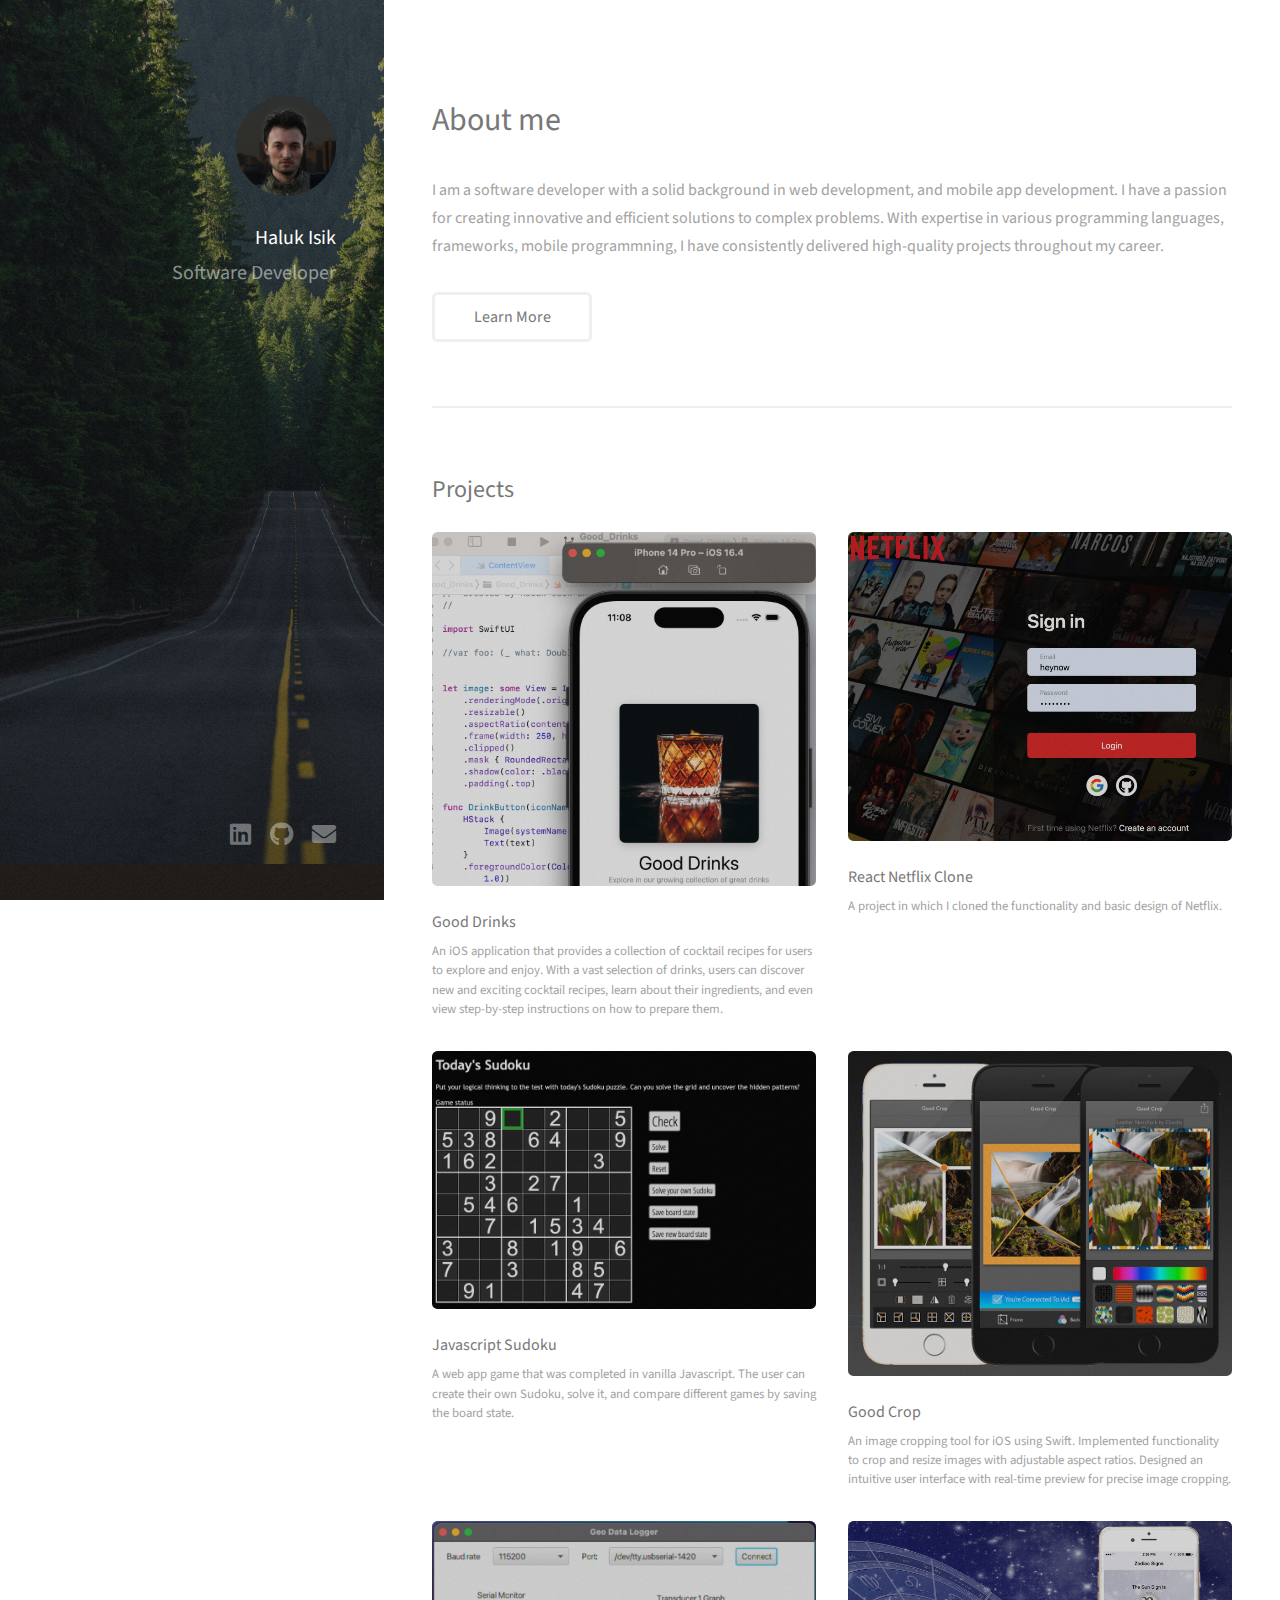
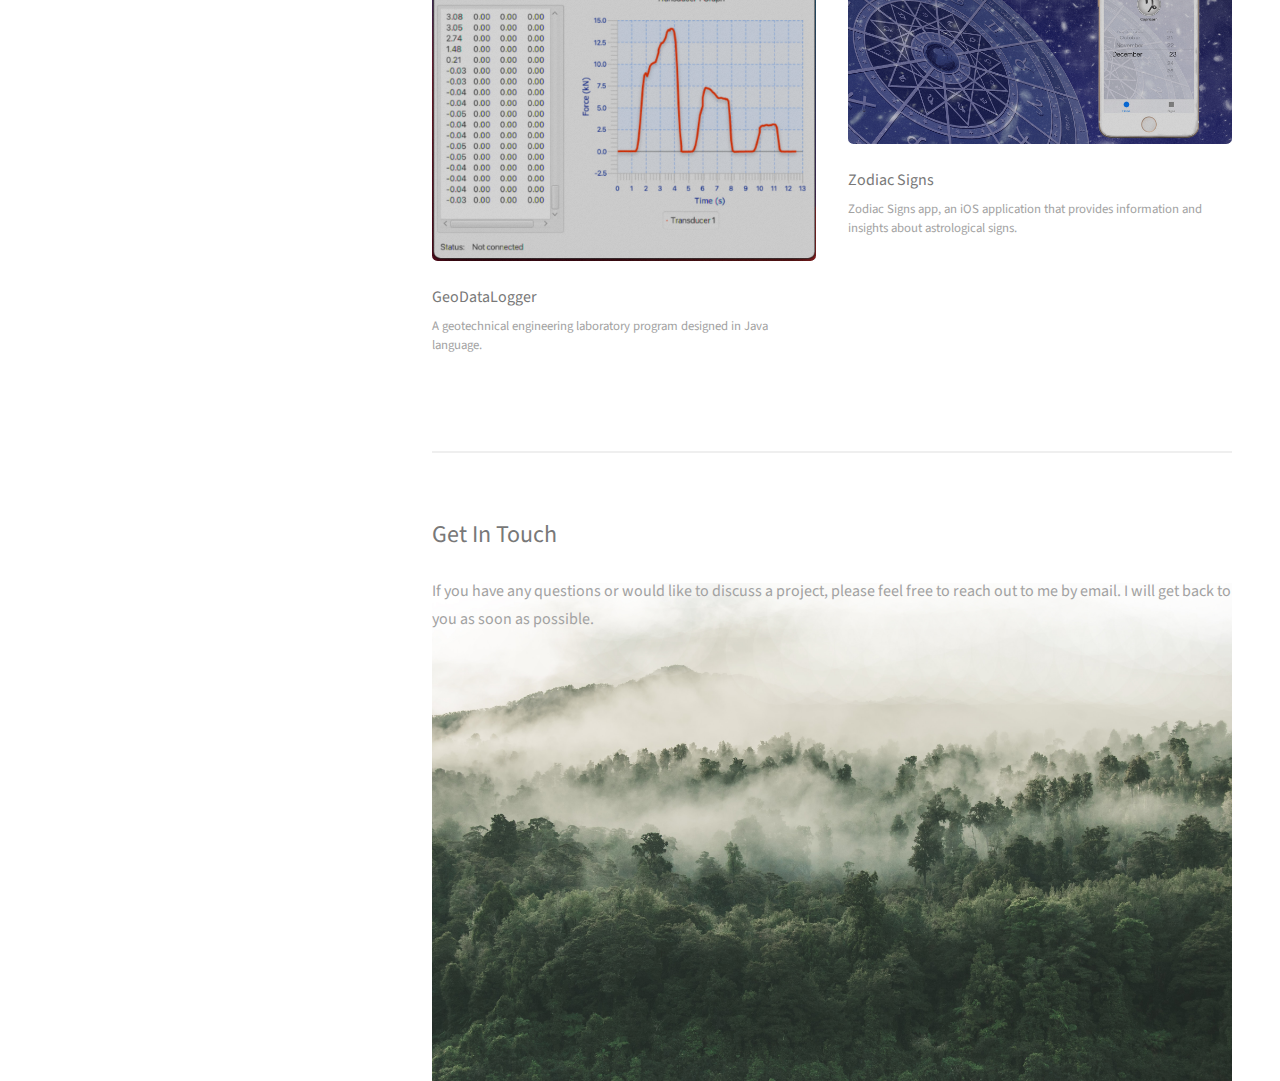
==== index.html @ b217aed7 "Add files via upload" ====
<!DOCTYPE HTML>
<!-- <link href="https://unpkg.com/tailwindcss@^1.0/dist/tailwind.min.css" rel="stylesheet"> -->
<html>
	<head>
		<title>Haluk Isik Portfolio</title>
		<meta charset="utf-8" />
		<meta name="viewport" content="width=device-width, initial-scale=1, user-scalable=no" />
		<link rel="stylesheet" href="assets/css/main.css" />
	</head>
	<body class="is-preload">
		<script>
			$(document).ready(function() {
			// Adjust popup height dynamically
			function adjustPopupHeight() {
				var $popupContent = $('.poptrox-popup .caption');
				var popupContentHeight = $popupContent.outerHeight();
				var maxHeight = 800; // Set the maximum height here
				console.log('popupContentHeight = ' + popupContentHeight);
				console.log('maxHeight = ' + maxHeight);

				if (popupContentHeight > maxHeight) {
				$popupContent.css('max-height', maxHeight + 'px');
				}
			}

			// Call the function when the popup opens
			$('.poptrox-popup').on('poptrox_open', function() {
				adjustPopupHeight();
			});
			});
		</script>
		<!-- <script type="text/javascript">
			$(document).ready(function() {
	$('.image').click(function() {
		$(this).find('.additional-text').toggle(); // Toggle the visibility of the additional text
	});
});
		</script> -->

		<!-- Header -->
			<header id="header">
				<div class="inner">
					<a href="index.html" class="image avatar"><img src="images/avatar.jpg" alt="" /></a>
					<h1><strong>Haluk Isik</strong></h1>
					<h1>Software Developer</h1>
				</div>
			</header>

		<!-- Main -->
			<div id="main">

				<!-- One -->
					<section id="one">
						<header class="major">
							<h2>About me</h2>
						</header>
						<p>I am a software developer with a solid background in web development, and mobile app development. I have a passion for creating innovative and efficient solutions to complex problems. With expertise in various programming languages, frameworks, mobile programmning, I have consistently delivered high-quality projects throughout my career.</p>
						<ul class="actions">
							<li><a href="aboutme.html" class="button">Learn More</a></li>
						</ul>
					</section>

				<!-- Two -->
					<section id="two">
						<h2>Projects</h2>
						<div class="row">
							<article class="col-6 col-12-xsmall work-item">
								<a href="images/fulls/Good-Drinks-iOS.jpg" class="image fit thumb"><img src="images/thumbs/Good-Drinks-iOS-thumb.jpg" alt="" /></a>
								<h4 style="line-height: 1em; display:none; padding-right: 10px;">
									<div class="flex-container">
										<h2 style="text-align: left; width: 80%;">Good Drinks</h2>
										<p style="width:20%;" class="right-aligned">Scroll to see more</p>
										<p class="icon solid fa-angles-down"></p>
									</div>
									<p>Explore a diverse selection of cocktail recipes, accompanied by detailed ingredient lists and instructions. Easily search for drinks by name or ingredients, and save your favorites for quick access. Share exciting drink recipes with friends via social media and messaging apps.</p>

									<br />
									<strong>Technologies Used</strong><br />
									<ul style="text-align: left;">
										<li><strong>Swift:</strong> The primary programming language for developing the iOS application.</li>
										<li><strong>Xcode:</strong> The integrated development environment (IDE) used for building and testing the app.</li>
										<li><strong>REST API:</strong> The app interacts with a backend API to fetch and retrieve drink data.</li>
										<li><strong>SDWebImage:</strong> A powerful image loading and caching library used for displaying drink images.</li>
										<li><strong>UITableView:</strong> Used to display a list of drinks in a scrollable and efficient manner.</li>
										<li><strong>Core Data:</strong> Stores user's favorite drinks for offline access.</li>
									</ul>
									  
								</h4>
								<h3>Good Drinks</h3>
								<p>An iOS application that provides a collection of cocktail recipes for users to explore and enjoy. With a vast selection of drinks, users can discover new and exciting cocktail recipes, learn about their ingredients, and even view step-by-step instructions on how to prepare them.</p>
								
							</article>
							<article class="col-6 col-12-xsmall work-item">
								<a href="images/fulls/react-netflix-clone.jpg" class="image fit thumb"><img src="images/fulls/react-netflix-clone.jpg" alt="" /></a>
								<h4 style="line-height: 1em; display:none; padding-right: 10px;">
									<div class="flex-container">
										<h2 style="text-align: left; width: 80%;">React Netflix Clone</h2>
										<p style="width:20%;" class="right-aligned">Scroll to see more</p>
										<p class="icon solid fa-angles-down"></p>
									</div>
									<p>- Developed a full-stack application using Next.js, Tailwind CSS, MongoDB, and NextAuth.

										- Created a Netflix clone that allows users to browse and stream movies and TV shows.
										
										- Implemented features such as user authentication, favoriting, and search functionality.
										
										- Utilized Next.js for server-side rendering and optimized performance.</p>

									<br />
									<strong>Technologies Used</strong><br />
									<p>JavaScript · React.js · Next.js</p><br />
									<a href="https://github.com/jetsunnalgonda/react-netflix-clone">Code in Github repository</a>
									<br /><br />
									  
								</h4>
								<h3>React Netflix Clone</h3>
								<p>A project in which I cloned the functionality and basic design of Netflix.</p>
								
							</article>
							<article class="col-6 col-12-xsmall work-item">
								<a href="images/fulls/javascript-sudoku.jpg" class="image fit thumb"><img src="images/fulls/javascript-sudoku.jpg" alt="" /></a>
								<h4 style="line-height: 1em; display:none; padding-right: 10px;">
									<div class="flex-container">
										<h2 style="text-align: left; width: 80%;">Javascript Sudoku</h2>
										<p style="width:20%;" class="right-aligned">Scroll to see more</p>
										<p class="icon solid fa-angles-down"></p>
									</div>
									<p>- Built a Sudoku game using vanilla Javascript.

										- Implemented puzzle generation, solving algorithms, and user-friendly interface.
										
										- Provided different difficulty levels and an option to check for errors and solve the puzzle.</p>

									<br />
									<p>This screenshot showcases the user interface of the JavaScript Sudoku web app. Users can utilize various buttons like 'Check' to verify their progress, 'Solve' to get a solution, and 'Reset' to start over. The option to 'Solve your own Sudoku' allows users to input their custom puzzles for solving. Additionally, the 'Save board state' and 'Save new board state' buttons enable users to store and retrieve their Sudoku progress, ensuring they can continue playing at their convenience.</p>
									<strong>Technology Used</strong><br />
									<p>JavaScript</p><br />
									<a href="https://github.com/jetsunnalgonda/javascript-sudoku">Code in Github repository</a>
									<br /><br />
									  
								</h4>
								<h3>Javascript Sudoku</h3>
								<p>A web app game that was completed in vanilla Javascript. The user can create their own Sudoku, solve it, and compare different games by saving the board state. </p>
								
							</article>
							<article class="col-6 col-12-xsmall work-item">
								<a href="images/fulls/Good-Crop.jpg" class="image fit thumb"><img src="images/thumbs/Good-Crop-thumb.jpg" alt="" /></a>
								<h4 style="line-height: 1em; display:none; padding-right: 10px;">
									<div class="flex-container">
										<h2 style="text-align: left; width: 80%;">Good Crop</h2>
										<p style="width:20%;" class="right-aligned">Scroll to see more</p>
										<p class="icon solid fa-angles-down"></p>
									</div>
									<span>This is an image cropping tool for iOS built using Swift. It has the functionality to crop and resize images with adjustable aspect ratios.
										Designed an intuitive user interface with real-time preview for precise image cropping.</span>

									<p></p>
									<span>Users are able choose from a variety of different background colors to apply on the borders.</span>
									<span>To support the app's development and maintenance, in-app ads have been thoughtfully integrated. These ads are seamlessly incorporated, ensuring they do not disrupt the user's experience while providing valuable support to further enhance the app.</span>
									<span>Furthermore, the app empowers users with the ability to select a composition pattern and easily customize it according to their preferences. With this feature, users can unleash their creativity by modifying and adapting the composition pattern to create unique and visually captivating designs.</span>
									<br /><br />
									<strong>Technology Used</strong><br />
									<p>Swift (Programming Language)</p><br />
									<a href="https://github.com/jetsunnalgonda/Good-Crop">Code in Github repository</a>
									<br /><br />
									  
								</h4>
								<h3>Good Crop</h3>
								<p>An image cropping tool for iOS using Swift. Implemented functionality to crop and resize images with adjustable aspect ratios.
									Designed an intuitive user interface with real-time preview for precise image cropping. </p>
								
							</article>
							<article class="col-6 col-12-xsmall work-item">
								<a href="images/fulls/GeoDataLogger.jpg" class="image fit thumb"><img src="images/fulls/GeoDataLogger.jpg" alt="" /></a>
								<h4 style="line-height: 1em; display:none; padding-right: 10px;">
									<div class="flex-container">
										<h2 style="text-align: left; width: 80%;">GeoDataLogger</h2>
										<p style="width:20%;" class="right-aligned">Scroll to see more</p>
										<p class="icon solid fa-angles-down"></p>
									</div>
									<p>This is an image cropping tool for iOS built using Swift. It has the functionality to crop and resize images with adjustable aspect ratios.
										Designed an intuitive user interface with real-time preview for precise image cropping.</p>

									<br />
									<p>- Developed a geotechnical laboratory program in Java.

										- Designed features to record and analyze geotechnical data, such as soil properties and test results.
										
										- Implemented data visualization and reporting functionalities for efficient data analysis.</p>
									<strong>Technologies Used</strong><br />
									<p>Arduino · Java</p><br />
									<a href="https://github.com/jetsunnalgonda/GeoDataLogger">Code in Github repository</a>
									<br /><br />
									  
								</h4>
								<h3>GeoDataLogger</h3>
								<p>A geotechnical engineering laboratory program designed in Java language.
									</p>
								
							</article>
							<article class="col-6 col-12-xsmall work-item">
								<a href="images/fulls/Zodiac-Signs.jpg" class="image fit thumb"><img src="images/fulls/Zodiac-Signs.jpg" alt="" /></a>
								<h4 style="line-height: 1em; display:none; padding-right: 10px;">
									<div class="flex-container">
										<h2 style="text-align: left; width: 80%;">Zodiac Signs</h2>
										<p style="width:20%;" class="right-aligned">Scroll to see more</p>
										<p class="icon solid fa-angles-down"></p>
									</div>
									
									<span>Zodiac Signs app is an iOS application that provides information and insights about astrological signs.</span>
									<span>Users are able to find insightful information about their zodiac sign, connect with friends on Facebook and find out about their zodiac signs.</span>

									<p></p>
									<ul style="text-align: left;">
										<li>Developed an iOS app using Swift that provides information about zodiac signs.</li>
										<li>Implemented features to display horoscope details, personality traits, and compatibility.</li>
										<li>Designed an attractive and user-friendly interface with smooth animations.</li>
									</ul>
									<p></p>
									
									<strong>Technologies Used</strong><br />
									<p>Arduino · Java</p><br />
									<a href="https://github.com/jetsunnalgonda/Zodiac-Signs">Code in Github repository</a>
									<br /><br />
									  
								</h4>
								<h3>Zodiac Signs</h3>
								<p>Zodiac Signs app, an iOS application that provides information and insights about astrological signs.
									</p>
								
							</article>
						</div>
	
						<!-- <ul class="actions">
							<li><a href="#" class="button">Full Portfolio</a></li>
						</ul> -->
					</section>

				<!-- Three -->
					<section id="three" style="position: relative; height:500px;">
						<div style="position: absolute; top: 130px; left: 0; width: 100%; height: 100%; background-image: url('images/forest-transition.jpg'); background-size: cover; background-position: center; z-index: -1;"></div>
						<h2>Get In Touch</h2>
						<p>If you have any questions or would like to discuss a project, please feel free to reach out to me by email. I will get back to you as soon as possible.</p>
						
					</section>

				<!-- Four -->
				<!--
					<section id="four">
						<h2>Elements</h2>

						<section>
							<h4>Text</h4>
							<p>This is <b>bold</b> and this is <strong>strong</strong>. This is <i>italic</i> and this is <em>emphasized</em>.
							This is <sup>superscript</sup> text and this is <sub>subscript</sub> text.
							This is <u>underlined</u> and this is code: <code>for (;;) { ... }</code>. Finally, <a href="#">this is a link</a>.</p>
							<hr />
							<header>
								<h4>Heading with a Subtitle</h4>
								<p>Lorem ipsum dolor sit amet nullam id egestas urna aliquam</p>
							</header>
							<p>Nunc lacinia ante nunc ac lobortis. Interdum adipiscing gravida odio porttitor sem non mi integer non faucibus ornare mi ut ante amet placerat aliquet. Volutpat eu sed ante lacinia sapien lorem accumsan varius montes viverra nibh in adipiscing blandit tempus accumsan.</p>
							<header>
								<h5>Heading with a Subtitle</h5>
								<p>Lorem ipsum dolor sit amet nullam id egestas urna aliquam</p>
							</header>
							<p>Nunc lacinia ante nunc ac lobortis. Interdum adipiscing gravida odio porttitor sem non mi integer non faucibus ornare mi ut ante amet placerat aliquet. Volutpat eu sed ante lacinia sapien lorem accumsan varius montes viverra nibh in adipiscing blandit tempus accumsan.</p>
							<hr />
							<h2>Heading Level 2</h2>
							<h3>Heading Level 3</h3>
							<h4>Heading Level 4</h4>
							<h5>Heading Level 5</h5>
							<h6>Heading Level 6</h6>
							<hr />
							<h5>Blockquote</h5>
							<blockquote>Fringilla nisl. Donec accumsan interdum nisi, quis tincidunt felis sagittis eget tempus euismod. Vestibulum ante ipsum primis in faucibus vestibulum. Blandit adipiscing eu felis iaculis volutpat ac adipiscing accumsan faucibus. Vestibulum ante ipsum primis in faucibus lorem ipsum dolor sit amet nullam adipiscing eu felis.</blockquote>
							<h5>Preformatted</h5>
							<pre><code>i = 0;

while (!deck.isInOrder()) {
print 'Iteration ' + i;
deck.shuffle();
i++;
}

print 'It took ' + i + ' iterations to sort the deck.';</code></pre>
						</section>

						<section>
							<h4>Lists</h4>
							<div class="row">
								<div class="col-6 col-12-xsmall">
									<h5>Unordered</h5>
									<ul>
										<li>Dolor pulvinar etiam magna etiam.</li>
										<li>Sagittis adipiscing lorem eleifend.</li>
										<li>Felis enim feugiat dolore viverra.</li>
									</ul>
									<h5>Alternate</h5>
									<ul class="alt">
										<li>Dolor pulvinar etiam magna etiam.</li>
										<li>Sagittis adipiscing lorem eleifend.</li>
										<li>Felis enim feugiat dolore viverra.</li>
									</ul>
								</div>
								<div class="col-6 col-12-xsmall">
									<h5>Ordered</h5>
									<ol>
										<li>Dolor pulvinar etiam magna etiam.</li>
										<li>Etiam vel felis at lorem sed viverra.</li>
										<li>Felis enim feugiat dolore viverra.</li>
										<li>Dolor pulvinar etiam magna etiam.</li>
										<li>Etiam vel felis at lorem sed viverra.</li>
										<li>Felis enim feugiat dolore viverra.</li>
									</ol>
									<h5>Icons</h5>
									<ul class="icons">
										<li><a href="#" class="icon brands fa-twitter"><span class="label">Twitter</span></a></li>
										<li><a href="#" class="icon brands fa-facebook-f"><span class="label">Facebook</span></a></li>
										<li><a href="#" class="icon brands fa-instagram"><span class="label">Instagram</span></a></li>
										<li><a href="#" class="icon brands fa-github"><span class="label">Github</span></a></li>
										<li><a href="#" class="icon brands fa-dribbble"><span class="label">Dribbble</span></a></li>
										<li><a href="#" class="icon brands fa-tumblr"><span class="label">Tumblr</span></a></li>
									</ul>
								</div>
							</div>
							<h5>Actions</h5>
							<ul class="actions">
								<li><a href="#" class="button primary">Default</a></li>
								<li><a href="#" class="button">Default</a></li>
							</ul>
							<ul class="actions small">
								<li><a href="#" class="button primary small">Small</a></li>
								<li><a href="#" class="button small">Small</a></li>
							</ul>
							<div class="row">
								<div class="col-6 col-12-small">
									<ul class="actions stacked">
										<li><a href="#" class="button primary">Default</a></li>
										<li><a href="#" class="button">Default</a></li>
									</ul>
								</div>
								<div class="col-6 col-12-small">
									<ul class="actions stacked">
										<li><a href="#" class="button primary small">Small</a></li>
										<li><a href="#" class="button small">Small</a></li>
									</ul>
								</div>
								<div class="col-6 col-12-small">
									<ul class="actions stacked">
										<li><a href="#" class="button primary fit">Default</a></li>
										<li><a href="#" class="button fit">Default</a></li>
									</ul>
								</div>
								<div class="col-6 col-12-small">
									<ul class="actions stacked">
										<li><a href="#" class="button primary small fit">Small</a></li>
										<li><a href="#" class="button small fit">Small</a></li>
									</ul>
								</div>
							</div>
						</section>

						<section>
							<h4>Table</h4>
							<h5>Default</h5>
							<div class="table-wrapper">
								<table>
									<thead>
										<tr>
											<th>Name</th>
											<th>Description</th>
											<th>Price</th>
										</tr>
									</thead>
									<tbody>
										<tr>
											<td>Item One</td>
											<td>Ante turpis integer aliquet porttitor.</td>
											<td>29.99</td>
										</tr>
										<tr>
											<td>Item Two</td>
											<td>Vis ac commodo adipiscing arcu aliquet.</td>
											<td>19.99</td>
										</tr>
										<tr>
											<td>Item Three</td>
											<td> Morbi faucibus arcu accumsan lorem.</td>
											<td>29.99</td>
										</tr>
										<tr>
											<td>Item Four</td>
											<td>Vitae integer tempus condimentum.</td>
											<td>19.99</td>
										</tr>
										<tr>
											<td>Item Five</td>
											<td>Ante turpis integer aliquet porttitor.</td>
											<td>29.99</td>
										</tr>
									</tbody>
									<tfoot>
										<tr>
											<td colspan="2"></td>
											<td>100.00</td>
										</tr>
									</tfoot>
								</table>
							</div>

							<h5>Alternate</h5>
							<div class="table-wrapper">
								<table class="alt">
									<thead>
										<tr>
											<th>Name</th>
											<th>Description</th>
											<th>Price</th>
										</tr>
									</thead>
									<tbody>
										<tr>
											<td>Item One</td>
											<td>Ante turpis integer aliquet porttitor.</td>
											<td>29.99</td>
										</tr>
										<tr>
											<td>Item Two</td>
											<td>Vis ac commodo adipiscing arcu aliquet.</td>
											<td>19.99</td>
										</tr>
										<tr>
											<td>Item Three</td>
											<td> Morbi faucibus arcu accumsan lorem.</td>
											<td>29.99</td>
										</tr>
										<tr>
											<td>Item Four</td>
											<td>Vitae integer tempus condimentum.</td>
											<td>19.99</td>
										</tr>
										<tr>
											<td>Item Five</td>
											<td>Ante turpis integer aliquet porttitor.</td>
											<td>29.99</td>
										</tr>
									</tbody>
									<tfoot>
										<tr>
											<td colspan="2"></td>
											<td>100.00</td>
										</tr>
									</tfoot>
								</table>
							</div>
						</section>

						<section>
							<h4>Buttons</h4>
							<ul class="actions">
								<li><a href="#" class="button primary">Primary</a></li>
								<li><a href="#" class="button">Default</a></li>
							</ul>
							<ul class="actions">
								<li><a href="#" class="button large">Large</a></li>
								<li><a href="#" class="button">Default</a></li>
								<li><a href="#" class="button small">Small</a></li>
							</ul>
							<ul class="actions fit">
								<li><a href="#" class="button primary fit">Fit</a></li>
								<li><a href="#" class="button fit">Fit</a></li>
							</ul>
							<ul class="actions fit small">
								<li><a href="#" class="button primary fit small">Fit + Small</a></li>
								<li><a href="#" class="button fit small">Fit + Small</a></li>
							</ul>
							<ul class="actions">
								<li><a href="#" class="button primary icon solid fa-download">Icon</a></li>
								<li><a href="#" class="button icon solid fa-download">Icon</a></li>
							</ul>
							<ul class="actions">
								<li><span class="button primary disabled">Primary</span></li>
								<li><span class="button disabled">Default</span></li>
							</ul>
						</section>

						<section>
							<h4>Form</h4>
							<form method="post" action="#">
								<div class="row gtr-uniform gtr-50">
									<div class="col-6 col-12-xsmall">
										<input type="text" name="demo-name" id="demo-name" value="" placeholder="Name" />
									</div>
									<div class="col-6 col-12-xsmall">
										<input type="email" name="demo-email" id="demo-email" value="" placeholder="Email" />
									</div>
									<div class="col-12">
										<select name="demo-category" id="demo-category">
											<option value="">- Category -</option>
											<option value="1">Manufacturing</option>
											<option value="1">Shipping</option>
											<option value="1">Administration</option>
											<option value="1">Human Resources</option>
										</select>
									</div>
									<div class="col-4 col-12-small">
										<input type="radio" id="demo-priority-low" name="demo-priority" checked>
										<label for="demo-priority-low">Low Priority</label>
									</div>
									<div class="col-4 col-12-small">
										<input type="radio" id="demo-priority-normal" name="demo-priority">
										<label for="demo-priority-normal">Normal Priority</label>
									</div>
									<div class="col-4 col-12-small">
										<input type="radio" id="demo-priority-high" name="demo-priority">
										<label for="demo-priority-high">High Priority</label>
									</div>
									<div class="col-6 col-12-small">
										<input type="checkbox" id="demo-copy" name="demo-copy">
										<label for="demo-copy">Email me a copy of this message</label>
									</div>
									<div class="col-6 col-12-small">
										<input type="checkbox" id="demo-human" name="demo-human" checked>
										<label for="demo-human">I am a human and not a robot</label>
									</div>
									<div class="col-12">
										<textarea name="demo-message" id="demo-message" placeholder="Enter your message" rows="6"></textarea>
									</div>
									<div class="col-12">
										<ul class="actions">
											<li><input type="submit" value="Send Message" class="primary" /></li>
											<li><input type="reset" value="Reset" /></li>
										</ul>
									</div>
								</div>
							</form>
						</section>

						<section>
							<h4>Image</h4>
							<h5>Fit</h5>
							<div class="box alt">
								<div class="row gtr-50 gtr-uniform">
									<div class="col-12"><span class="image fit"><img src="images/fulls/05.jpg" alt="" /></span></div>
									<div class="col-4"><span class="image fit"><img src="images/thumbs/01.jpg" alt="" /></span></div>
									<div class="col-4"><span class="image fit"><img src="images/thumbs/02.jpg" alt="" /></span></div>
									<div class="col-4"><span class="image fit"><img src="images/thumbs/03.jpg" alt="" /></span></div>
									<div class="col-4"><span class="image fit"><img src="images/thumbs/04.jpg" alt="" /></span></div>
									<div class="col-4"><span class="image fit"><img src="images/thumbs/05.jpg" alt="" /></span></div>
									<div class="col-4"><span class="image fit"><img src="images/thumbs/06.jpg" alt="" /></span></div>
									<div class="col-4"><span class="image fit"><img src="images/thumbs/03.jpg" alt="" /></span></div>
									<div class="col-4"><span class="image fit"><img src="images/thumbs/02.jpg" alt="" /></span></div>
									<div class="col-4"><span class="image fit"><img src="images/thumbs/01.jpg" alt="" /></span></div>
								</div>
							</div>
							<h5>Left &amp; Right</h5>
							<p><span class="image left"><img src="images/avatar.jpg" alt="" /></span>Fringilla nisl. Donec accumsan interdum nisi, quis tincidunt felis sagittis eget. tempus euismod. Vestibulum ante ipsum primis in faucibus vestibulum. Blandit adipiscing eu felis iaculis volutpat ac adipiscing accumsan eu faucibus. Integer ac pellentesque praesent tincidunt felis sagittis eget. tempus euismod. Vestibulum ante ipsum primis in faucibus vestibulum. Blandit adipiscing eu felis iaculis volutpat ac adipiscing accumsan eu faucibus. Integer ac pellentesque praesent. Donec accumsan interdum nisi, quis tincidunt felis sagittis eget. tempus euismod. Vestibulum ante ipsum primis in faucibus vestibulum. Blandit adipiscing eu felis iaculis volutpat ac adipiscing accumsan eu faucibus. Integer ac pellentesque praesent tincidunt felis sagittis eget. tempus euismod. Vestibulum ante ipsum primis in faucibus vestibulum. Blandit adipiscing eu felis iaculis volutpat ac adipiscing accumsan eu faucibus. Integer ac pellentesque praesent.</p>
							<p><span class="image right"><img src="images/avatar.jpg" alt="" /></span>Fringilla nisl. Donec accumsan interdum nisi, quis tincidunt felis sagittis eget. tempus euismod. Vestibulum ante ipsum primis in faucibus vestibulum. Blandit adipiscing eu felis iaculis volutpat ac adipiscing accumsan eu faucibus. Integer ac pellentesque praesent tincidunt felis sagittis eget. tempus euismod. Vestibulum ante ipsum primis in faucibus vestibulum. Blandit adipiscing eu felis iaculis volutpat ac adipiscing accumsan eu faucibus. Integer ac pellentesque praesent. Donec accumsan interdum nisi, quis tincidunt felis sagittis eget. tempus euismod. Vestibulum ante ipsum primis in faucibus vestibulum. Blandit adipiscing eu felis iaculis volutpat ac adipiscing accumsan eu faucibus. Integer ac pellentesque praesent tincidunt felis sagittis eget. tempus euismod. Vestibulum ante ipsum primis in faucibus vestibulum. Blandit adipiscing eu felis iaculis volutpat ac adipiscing accumsan eu faucibus. Integer ac pellentesque praesent.</p>
						</section>

					</section>
				-->

			</div>

		<!-- Footer -->
			<footer id="footer">
				<div class="inner">
					<ul class="icons">
						<li><a href="https://www.linkedin.com/in/haluk-isik-a341497b/" class="icon brands fa-linkedin"><span class="label">LinkedIn</span></a></li>
						<li><a href="https://github.com/jetsunnalgonda" class="icon brands fa-github"><span class="label">Github</span></a></li>
						<li><a href="mailto:isikhaluk@gmail.com" class="icon solid fa-envelope"><span class="label">Email</span></a></li>
					</ul>
					<!-- <ul class="copyright">
						<li>&copy; Untitled</li><li>Design: <a href="http://html5up.net">HTML5 UP</a></li>
					</ul> -->
				</div>
			</footer>

		<!-- Scripts -->
			<script src="assets/js/jquery.min.js"></script>
			<script src="assets/js/jquery.poptrox.min.js"></script>
			<script src="assets/js/browser.min.js"></script>
			<script src="assets/js/breakpoints.min.js"></script>
			<script src="assets/js/util.js"></script>
			<script src="assets/js/main.js"></script>

	</body>
</html>
---- assets/css/main.css ----
@import url("fontawesome-all.min.css");
@import url("https://fonts.googleapis.com/css?family=Source+Sans+Pro:400,400italic");

/*
	Strata by HTML5 UP
	html5up.net | @ajlkn
	Free for personal and commercial use under the CCA 3.0 license (html5up.net/license)
*/

html, body, div, span, applet, object,
iframe, h1, h2, h3, h4, h5, h6, p, blockquote,
pre, a, abbr, acronym, address, big, cite,
code, del, dfn, em, img, ins, kbd, q, s, samp,
small, strike, strong, sub, sup, tt, var, b,
u, i, center, dl, dt, dd, ol, ul, li, fieldset,
form, label, legend, table, caption, tbody,
tfoot, thead, tr, th, td, article, aside,
canvas, details, embed, figure, figcaption,
footer, header, hgroup, menu, nav, output, ruby,
section, summary, time, mark, audio, video {
	margin: 0;
	padding: 0;
	border: 0;
	font-size: 100%;
	font: inherit;
	vertical-align: baseline;}

article, aside, details, figcaption, figure,
footer, header, hgroup, menu, nav, section {
	display: block;}

body {
	line-height: 1;
}

ol, ul {
	list-style: none;
}

blockquote, q {
	quotes: none;
}

	blockquote:before, blockquote:after, q:before, q:after {
		content: '';
		content: none;
	}

table {
	border-collapse: collapse;
	border-spacing: 0;
}

body {
	-webkit-text-size-adjust: none;
}

mark {
	background-color: transparent;
	color: inherit;
}

input::-moz-focus-inner {
	border: 0;
	padding: 0;
}

input, select, textarea {
	-moz-appearance: none;
	-webkit-appearance: none;
	-ms-appearance: none;
	appearance: none;
}

/* Additional Stuff */

.flex-container {
	display: flex;
	align-items: center;
	justify-content: space-between;
}

.actions.right-aligned {
	margin-left: auto;
}
  

/* Basic */

	html {
		box-sizing: border-box;
	}

	*, *:before, *:after {
		box-sizing: inherit;
	}

	body {
		background: #ffffff;
	}

		body.is-preload *, body.is-preload *:before, body.is-preload *:after {
			-moz-animation: none !important;
			-webkit-animation: none !important;
			-ms-animation: none !important;
			animation: none !important;
			-moz-transition: none !important;
			-webkit-transition: none !important;
			-ms-transition: none !important;
			transition: none !important;
		}

	body, input, select, textarea {
		color: #a2a2a2;
		font-family: "Source Sans Pro", Helvetica, sans-serif;
		font-size: 16pt;
		font-weight: 400;
		line-height: 1.75em;
	}

	a {
		-moz-transition: color 0.2s ease-in-out, border-color 0.2s ease-in-out;
		-webkit-transition: color 0.2s ease-in-out, border-color 0.2s ease-in-out;
		-ms-transition: color 0.2s ease-in-out, border-color 0.2s ease-in-out;
		transition: color 0.2s ease-in-out, border-color 0.2s ease-in-out;
		border-bottom: dotted 1px;
		color: #49bf9d;
		text-decoration: none;
	}

		a:hover {
			border-bottom-color: transparent;
			color: #49bf9d !important;
			text-decoration: none;
		}

	strong, b {
		color: #787878;
		font-weight: 400;
	}

	em, i {
		font-style: italic;
	}

	p {
		margin: 0 0 2em 0;
	}

	h1, h2, h3, h4, h5, h6 {
		color: #787878;
		font-weight: 400;
		line-height: 1em;
		margin: 0 0 1em 0;
	}

		h1 a, h2 a, h3 a, h4 a, h5 a, h6 a {
			color: inherit;
			text-decoration: none;
		}

	h1 {
		font-size: 2em;
		line-height: 1.5em;
	}

	h2 {
		font-size: 1.5em;
		line-height: 1.5em;
	}

	h3 {
		font-size: 1.25em;
		line-height: 1.5em;
	}

	h4 {
		font-size: 1.1em;
		line-height: 1.5em;
	}

	h5 {
		font-size: 0.9em;
		line-height: 1.5em;
	}

	h6 {
		font-size: 0.7em;
		line-height: 1.5em;
	}

	sub {
		font-size: 0.8em;
		position: relative;
		top: 0.5em;
	}

	sup {
		font-size: 0.8em;
		position: relative;
		top: -0.5em;
	}

	hr {
		border: 0;
		border-bottom: solid 2px #efefef;
		margin: 2em 0;
	}

		hr.major {
			margin: 3em 0;
		}

	blockquote {
		border-left: solid 6px #efefef;
		font-style: italic;
		margin: 0 0 2em 0;
		padding: 0.5em 0 0.5em 1.5em;
	}

	code {
		background: #f7f7f7;
		border-radius: 0.35em;
		border: solid 2px #efefef;
		font-family: "Courier New", monospace;
		font-size: 0.9em;
		margin: 0 0.25em;
		padding: 0.25em 0.65em;
	}

	pre {
		-webkit-overflow-scrolling: touch;
		font-family: "Courier New", monospace;
		font-size: 0.9em;
		margin: 0 0 2em 0;
	}

		pre code {
			display: block;
			line-height: 1.75em;
			padding: 1em 1.5em;
			overflow-x: auto;
		}

	.align-left {
		text-align: left;
	}

	.align-center {
		text-align: center;
	}

	.align-right {
		text-align: right;
	}

/* Container */

	.container {
		margin: 0 auto;
		max-width: calc(100% - 4em);
		width: 100%;
	}

		.container.xsmall {
			width: 25%;
		}

		.container.small {
			width: 50%;
		}

		.container.medium {
			width: 75%;
		}

		.container.large {
			width: 125%;
		}

		.container.xlarge {
			width: 150%;
		}

		.container.max {
			width: 100%;
		}

		@media screen and (max-width: 980px) {

			.container {
				width: 100% !important;
				max-width: 100% !important;
			}

		}

		@media screen and (max-width: 480px) {

			.container {
				max-width: calc(100% - 3em);
			}

		}

/* Row */

	.row {
		display: flex;
		flex-wrap: wrap;
		box-sizing: border-box;
		align-items: stretch;
	}

		.row > * {
			box-sizing: border-box;
		}

		.row.gtr-uniform > * > :last-child {
			margin-bottom: 0;
		}

		.row.aln-left {
			justify-content: flex-start;
		}

		.row.aln-center {
			justify-content: center;
		}

		.row.aln-right {
			justify-content: flex-end;
		}

		.row.aln-top {
			align-items: flex-start;
		}

		.row.aln-middle {
			align-items: center;
		}

		.row.aln-bottom {
			align-items: flex-end;
		}

		.row > .imp {
			order: -1;
		}

		.row > .col-1 {
			width: 8.33333%;
		}

		.row > .off-1 {
			margin-left: 8.33333%;
		}

		.row > .col-2 {
			width: 16.66667%;
		}

		.row > .off-2 {
			margin-left: 16.66667%;
		}

		.row > .col-3 {
			width: 25%;
		}

		.row > .off-3 {
			margin-left: 25%;
		}

		.row > .col-4 {
			width: 33.33333%;
		}

		.row > .off-4 {
			margin-left: 33.33333%;
		}

		.row > .col-5 {
			width: 41.66667%;
		}

		.row > .off-5 {
			margin-left: 41.66667%;
		}

		.row > .col-6 {
			width: 50%;
		}

		.row > .off-6 {
			margin-left: 50%;
		}

		.row > .col-7 {
			width: 58.33333%;
		}

		.row > .off-7 {
			margin-left: 58.33333%;
		}

		.row > .col-8 {
			width: 66.66667%;
		}

		.row > .off-8 {
			margin-left: 66.66667%;
		}

		.row > .col-9 {
			width: 75%;
		}

		.row > .off-9 {
			margin-left: 75%;
		}

		.row > .col-10 {
			width: 83.33333%;
		}

		.row > .off-10 {
			margin-left: 83.33333%;
		}

		.row > .col-11 {
			width: 91.66667%;
		}

		.row > .off-11 {
			margin-left: 91.66667%;
		}

		.row > .col-12 {
			width: 100%;
		}

		.row > .off-12 {
			margin-left: 100%;
		}

		.row.gtr-0 {
			margin-top: 0;
			margin-left: 0em;
		}

			.row.gtr-0 > * {
				padding: 0 0 0 0em;
			}

			.row.gtr-0.gtr-uniform {
				margin-top: 0em;
			}

				.row.gtr-0.gtr-uniform > * {
					padding-top: 0em;
				}

		.row.gtr-25 {
			margin-top: 0;
			margin-left: -0.625em;
		}

			.row.gtr-25 > * {
				padding: 0 0 0 0.625em;
			}

			.row.gtr-25.gtr-uniform {
				margin-top: -0.625em;
			}

				.row.gtr-25.gtr-uniform > * {
					padding-top: 0.625em;
				}

		.row.gtr-50 {
			margin-top: 0;
			margin-left: -1.25em;
		}

			.row.gtr-50 > * {
				padding: 0 0 0 1.25em;
			}

			.row.gtr-50.gtr-uniform {
				margin-top: -1.25em;
			}

				.row.gtr-50.gtr-uniform > * {
					padding-top: 1.25em;
				}

		.row {
			margin-top: 0;
			margin-left: -2.5em;
		}

			.row > * {
				padding: 0 0 0 2.5em;
			}

			.row.gtr-uniform {
				margin-top: -2.5em;
			}

				.row.gtr-uniform > * {
					padding-top: 2.5em;
				}

		.row.gtr-150 {
			margin-top: 0;
			margin-left: -3.75em;
		}

			.row.gtr-150 > * {
				padding: 0 0 0 3.75em;
			}

			.row.gtr-150.gtr-uniform {
				margin-top: -3.75em;
			}

				.row.gtr-150.gtr-uniform > * {
					padding-top: 3.75em;
				}

		.row.gtr-200 {
			margin-top: 0;
			margin-left: -5em;
		}

			.row.gtr-200 > * {
				padding: 0 0 0 5em;
			}

			.row.gtr-200.gtr-uniform {
				margin-top: -5em;
			}

				.row.gtr-200.gtr-uniform > * {
					padding-top: 5em;
				}

		@media screen and (max-width: 1800px) {

			.row {
				display: flex;
				flex-wrap: wrap;
				box-sizing: border-box;
				align-items: stretch;
			}

				.row > * {
					box-sizing: border-box;
				}

				.row.gtr-uniform > * > :last-child {
					margin-bottom: 0;
				}

				.row.aln-left {
					justify-content: flex-start;
				}

				.row.aln-center {
					justify-content: center;
				}

				.row.aln-right {
					justify-content: flex-end;
				}

				.row.aln-top {
					align-items: flex-start;
				}

				.row.aln-middle {
					align-items: center;
				}

				.row.aln-bottom {
					align-items: flex-end;
				}

				.row > .imp-xlarge {
					order: -1;
				}

				.row > .col-1-xlarge {
					width: 8.33333%;
				}

				.row > .off-1-xlarge {
					margin-left: 8.33333%;
				}

				.row > .col-2-xlarge {
					width: 16.66667%;
				}

				.row > .off-2-xlarge {
					margin-left: 16.66667%;
				}

				.row > .col-3-xlarge {
					width: 25%;
				}

				.row > .off-3-xlarge {
					margin-left: 25%;
				}

				.row > .col-4-xlarge {
					width: 33.33333%;
				}

				.row > .off-4-xlarge {
					margin-left: 33.33333%;
				}

				.row > .col-5-xlarge {
					width: 41.66667%;
				}

				.row > .off-5-xlarge {
					margin-left: 41.66667%;
				}

				.row > .col-6-xlarge {
					width: 50%;
				}

				.row > .off-6-xlarge {
					margin-left: 50%;
				}

				.row > .col-7-xlarge {
					width: 58.33333%;
				}

				.row > .off-7-xlarge {
					margin-left: 58.33333%;
				}

				.row > .col-8-xlarge {
					width: 66.66667%;
				}

				.row > .off-8-xlarge {
					margin-left: 66.66667%;
				}

				.row > .col-9-xlarge {
					width: 75%;
				}

				.row > .off-9-xlarge {
					margin-left: 75%;
				}

				.row > .col-10-xlarge {
					width: 83.33333%;
				}

				.row > .off-10-xlarge {
					margin-left: 83.33333%;
				}

				.row > .col-11-xlarge {
					width: 91.66667%;
				}

				.row > .off-11-xlarge {
					margin-left: 91.66667%;
				}

				.row > .col-12-xlarge {
					width: 100%;
				}

				.row > .off-12-xlarge {
					margin-left: 100%;
				}

				.row.gtr-0 {
					margin-top: 0;
					margin-left: 0em;
				}

					.row.gtr-0 > * {
						padding: 0 0 0 0em;
					}

					.row.gtr-0.gtr-uniform {
						margin-top: 0em;
					}

						.row.gtr-0.gtr-uniform > * {
							padding-top: 0em;
						}

				.row.gtr-25 {
					margin-top: 0;
					margin-left: -0.625em;
				}

					.row.gtr-25 > * {
						padding: 0 0 0 0.625em;
					}

					.row.gtr-25.gtr-uniform {
						margin-top: -0.625em;
					}

						.row.gtr-25.gtr-uniform > * {
							padding-top: 0.625em;
						}

				.row.gtr-50 {
					margin-top: 0;
					margin-left: -1.25em;
				}

					.row.gtr-50 > * {
						padding: 0 0 0 1.25em;
					}

					.row.gtr-50.gtr-uniform {
						margin-top: -1.25em;
					}

						.row.gtr-50.gtr-uniform > * {
							padding-top: 1.25em;
						}

				.row {
					margin-top: 0;
					margin-left: -2.5em;
				}

					.row > * {
						padding: 0 0 0 2.5em;
					}

					.row.gtr-uniform {
						margin-top: -2.5em;
					}

						.row.gtr-uniform > * {
							padding-top: 2.5em;
						}

				.row.gtr-150 {
					margin-top: 0;
					margin-left: -3.75em;
				}

					.row.gtr-150 > * {
						padding: 0 0 0 3.75em;
					}

					.row.gtr-150.gtr-uniform {
						margin-top: -3.75em;
					}

						.row.gtr-150.gtr-uniform > * {
							padding-top: 3.75em;
						}

				.row.gtr-200 {
					margin-top: 0;
					margin-left: -5em;
				}

					.row.gtr-200 > * {
						padding: 0 0 0 5em;
					}

					.row.gtr-200.gtr-uniform {
						margin-top: -5em;
					}

						.row.gtr-200.gtr-uniform > * {
							padding-top: 5em;
						}

		}

		@media screen and (max-width: 1280px) {

			.row {
				display: flex;
				flex-wrap: wrap;
				box-sizing: border-box;
				align-items: stretch;
			}

				.row > * {
					box-sizing: border-box;
				}

				.row.gtr-uniform > * > :last-child {
					margin-bottom: 0;
				}

				.row.aln-left {
					justify-content: flex-start;
				}

				.row.aln-center {
					justify-content: center;
				}

				.row.aln-right {
					justify-content: flex-end;
				}

				.row.aln-top {
					align-items: flex-start;
				}

				.row.aln-middle {
					align-items: center;
				}

				.row.aln-bottom {
					align-items: flex-end;
				}

				.row > .imp-large {
					order: -1;
				}

				.row > .col-1-large {
					width: 8.33333%;
				}

				.row > .off-1-large {
					margin-left: 8.33333%;
				}

				.row > .col-2-large {
					width: 16.66667%;
				}

				.row > .off-2-large {
					margin-left: 16.66667%;
				}

				.row > .col-3-large {
					width: 25%;
				}

				.row > .off-3-large {
					margin-left: 25%;
				}

				.row > .col-4-large {
					width: 33.33333%;
				}

				.row > .off-4-large {
					margin-left: 33.33333%;
				}

				.row > .col-5-large {
					width: 41.66667%;
				}

				.row > .off-5-large {
					margin-left: 41.66667%;
				}

				.row > .col-6-large {
					width: 50%;
				}

				.row > .off-6-large {
					margin-left: 50%;
				}

				.row > .col-7-large {
					width: 58.33333%;
				}

				.row > .off-7-large {
					margin-left: 58.33333%;
				}

				.row > .col-8-large {
					width: 66.66667%;
				}

				.row > .off-8-large {
					margin-left: 66.66667%;
				}

				.row > .col-9-large {
					width: 75%;
				}

				.row > .off-9-large {
					margin-left: 75%;
				}

				.row > .col-10-large {
					width: 83.33333%;
				}

				.row > .off-10-large {
					margin-left: 83.33333%;
				}

				.row > .col-11-large {
					width: 91.66667%;
				}

				.row > .off-11-large {
					margin-left: 91.66667%;
				}

				.row > .col-12-large {
					width: 100%;
				}

				.row > .off-12-large {
					margin-left: 100%;
				}

				.row.gtr-0 {
					margin-top: 0;
					margin-left: 0em;
				}

					.row.gtr-0 > * {
						padding: 0 0 0 0em;
					}

					.row.gtr-0.gtr-uniform {
						margin-top: 0em;
					}

						.row.gtr-0.gtr-uniform > * {
							padding-top: 0em;
						}

				.row.gtr-25 {
					margin-top: 0;
					margin-left: -0.5em;
				}

					.row.gtr-25 > * {
						padding: 0 0 0 0.5em;
					}

					.row.gtr-25.gtr-uniform {
						margin-top: -0.5em;
					}

						.row.gtr-25.gtr-uniform > * {
							padding-top: 0.5em;
						}

				.row.gtr-50 {
					margin-top: 0;
					margin-left: -1em;
				}

					.row.gtr-50 > * {
						padding: 0 0 0 1em;
					}

					.row.gtr-50.gtr-uniform {
						margin-top: -1em;
					}

						.row.gtr-50.gtr-uniform > * {
							padding-top: 1em;
						}

				.row {
					margin-top: 0;
					margin-left: -2em;
				}

					.row > * {
						padding: 0 0 0 2em;
					}

					.row.gtr-uniform {
						margin-top: -2em;
					}

						.row.gtr-uniform > * {
							padding-top: 2em;
						}

				.row.gtr-150 {
					margin-top: 0;
					margin-left: -3em;
				}

					.row.gtr-150 > * {
						padding: 0 0 0 3em;
					}

					.row.gtr-150.gtr-uniform {
						margin-top: -3em;
					}

						.row.gtr-150.gtr-uniform > * {
							padding-top: 3em;
						}

				.row.gtr-200 {
					margin-top: 0;
					margin-left: -4em;
				}

					.row.gtr-200 > * {
						padding: 0 0 0 4em;
					}

					.row.gtr-200.gtr-uniform {
						margin-top: -4em;
					}

						.row.gtr-200.gtr-uniform > * {
							padding-top: 4em;
						}

		}

		@media screen and (max-width: 980px) {

			.row {
				display: flex;
				flex-wrap: wrap;
				box-sizing: border-box;
				align-items: stretch;
			}

				.row > * {
					box-sizing: border-box;
				}

				.row.gtr-uniform > * > :last-child {
					margin-bottom: 0;
				}

				.row.aln-left {
					justify-content: flex-start;
				}

				.row.aln-center {
					justify-content: center;
				}

				.row.aln-right {
					justify-content: flex-end;
				}

				.row.aln-top {
					align-items: flex-start;
				}

				.row.aln-middle {
					align-items: center;
				}

				.row.aln-bottom {
					align-items: flex-end;
				}

				.row > .imp-medium {
					order: -1;
				}

				.row > .col-1-medium {
					width: 8.33333%;
				}

				.row > .off-1-medium {
					margin-left: 8.33333%;
				}

				.row > .col-2-medium {
					width: 16.66667%;
				}

				.row > .off-2-medium {
					margin-left: 16.66667%;
				}

				.row > .col-3-medium {
					width: 25%;
				}

				.row > .off-3-medium {
					margin-left: 25%;
				}

				.row > .col-4-medium {
					width: 33.33333%;
				}

				.row > .off-4-medium {
					margin-left: 33.33333%;
				}

				.row > .col-5-medium {
					width: 41.66667%;
				}

				.row > .off-5-medium {
					margin-left: 41.66667%;
				}

				.row > .col-6-medium {
					width: 50%;
				}

				.row > .off-6-medium {
					margin-left: 50%;
				}

				.row > .col-7-medium {
					width: 58.33333%;
				}

				.row > .off-7-medium {
					margin-left: 58.33333%;
				}

				.row > .col-8-medium {
					width: 66.66667%;
				}

				.row > .off-8-medium {
					margin-left: 66.66667%;
				}

				.row > .col-9-medium {
					width: 75%;
				}

				.row > .off-9-medium {
					margin-left: 75%;
				}

				.row > .col-10-medium {
					width: 83.33333%;
				}

				.row > .off-10-medium {
					margin-left: 83.33333%;
				}

				.row > .col-11-medium {
					width: 91.66667%;
				}

				.row > .off-11-medium {
					margin-left: 91.66667%;
				}

				.row > .col-12-medium {
					width: 100%;
				}

				.row > .off-12-medium {
					margin-left: 100%;
				}

				.row.gtr-0 {
					margin-top: 0;
					margin-left: 0em;
				}

					.row.gtr-0 > * {
						padding: 0 0 0 0em;
					}

					.row.gtr-0.gtr-uniform {
						margin-top: 0em;
					}

						.row.gtr-0.gtr-uniform > * {
							padding-top: 0em;
						}

				.row.gtr-25 {
					margin-top: 0;
					margin-left: -0.5em;
				}

					.row.gtr-25 > * {
						padding: 0 0 0 0.5em;
					}

					.row.gtr-25.gtr-uniform {
						margin-top: -0.5em;
					}

						.row.gtr-25.gtr-uniform > * {
							padding-top: 0.5em;
						}

				.row.gtr-50 {
					margin-top: 0;
					margin-left: -1em;
				}

					.row.gtr-50 > * {
						padding: 0 0 0 1em;
					}

					.row.gtr-50.gtr-uniform {
						margin-top: -1em;
					}

						.row.gtr-50.gtr-uniform > * {
							padding-top: 1em;
						}

				.row {
					margin-top: 0;
					margin-left: -2em;
				}

					.row > * {
						padding: 0 0 0 2em;
					}

					.row.gtr-uniform {
						margin-top: -2em;
					}

						.row.gtr-uniform > * {
							padding-top: 2em;
						}

				.row.gtr-150 {
					margin-top: 0;
					margin-left: -3em;
				}

					.row.gtr-150 > * {
						padding: 0 0 0 3em;
					}

					.row.gtr-150.gtr-uniform {
						margin-top: -3em;
					}

						.row.gtr-150.gtr-uniform > * {
							padding-top: 3em;
						}

				.row.gtr-200 {
					margin-top: 0;
					margin-left: -4em;
				}

					.row.gtr-200 > * {
						padding: 0 0 0 4em;
					}

					.row.gtr-200.gtr-uniform {
						margin-top: -4em;
					}

						.row.gtr-200.gtr-uniform > * {
							padding-top: 4em;
						}

		}

		@media screen and (max-width: 736px) {

			.row {
				display: flex;
				flex-wrap: wrap;
				box-sizing: border-box;
				align-items: stretch;
			}

				.row > * {
					box-sizing: border-box;
				}

				.row.gtr-uniform > * > :last-child {
					margin-bottom: 0;
				}

				.row.aln-left {
					justify-content: flex-start;
				}

				.row.aln-center {
					justify-content: center;
				}

				.row.aln-right {
					justify-content: flex-end;
				}

				.row.aln-top {
					align-items: flex-start;
				}

				.row.aln-middle {
					align-items: center;
				}

				.row.aln-bottom {
					align-items: flex-end;
				}

				.row > .imp-small {
					order: -1;
				}

				.row > .col-1-small {
					width: 8.33333%;
				}

				.row > .off-1-small {
					margin-left: 8.33333%;
				}

				.row > .col-2-small {
					width: 16.66667%;
				}

				.row > .off-2-small {
					margin-left: 16.66667%;
				}

				.row > .col-3-small {
					width: 25%;
				}

				.row > .off-3-small {
					margin-left: 25%;
				}

				.row > .col-4-small {
					width: 33.33333%;
				}

				.row > .off-4-small {
					margin-left: 33.33333%;
				}

				.row > .col-5-small {
					width: 41.66667%;
				}

				.row > .off-5-small {
					margin-left: 41.66667%;
				}

				.row > .col-6-small {
					width: 50%;
				}

				.row > .off-6-small {
					margin-left: 50%;
				}

				.row > .col-7-small {
					width: 58.33333%;
				}

				.row > .off-7-small {
					margin-left: 58.33333%;
				}

				.row > .col-8-small {
					width: 66.66667%;
				}

				.row > .off-8-small {
					margin-left: 66.66667%;
				}

				.row > .col-9-small {
					width: 75%;
				}

				.row > .off-9-small {
					margin-left: 75%;
				}

				.row > .col-10-small {
					width: 83.33333%;
				}

				.row > .off-10-small {
					margin-left: 83.33333%;
				}

				.row > .col-11-small {
					width: 91.66667%;
				}

				.row > .off-11-small {
					margin-left: 91.66667%;
				}

				.row > .col-12-small {
					width: 100%;
				}

				.row > .off-12-small {
					margin-left: 100%;
				}

				.row.gtr-0 {
					margin-top: 0;
					margin-left: 0em;
				}

					.row.gtr-0 > * {
						padding: 0 0 0 0em;
					}

					.row.gtr-0.gtr-uniform {
						margin-top: 0em;
					}

						.row.gtr-0.gtr-uniform > * {
							padding-top: 0em;
						}

				.row.gtr-25 {
					margin-top: 0;
					margin-left: -0.375em;
				}

					.row.gtr-25 > * {
						padding: 0 0 0 0.375em;
					}

					.row.gtr-25.gtr-uniform {
						margin-top: -0.375em;
					}

						.row.gtr-25.gtr-uniform > * {
							padding-top: 0.375em;
						}

				.row.gtr-50 {
					margin-top: 0;
					margin-left: -0.75em;
				}

					.row.gtr-50 > * {
						padding: 0 0 0 0.75em;
					}

					.row.gtr-50.gtr-uniform {
						margin-top: -0.75em;
					}

						.row.gtr-50.gtr-uniform > * {
							padding-top: 0.75em;
						}

				.row {
					margin-top: 0;
					margin-left: -1.5em;
				}

					.row > * {
						padding: 0 0 0 1.5em;
					}

					.row.gtr-uniform {
						margin-top: -1.5em;
					}

						.row.gtr-uniform > * {
							padding-top: 1.5em;
						}

				.row.gtr-150 {
					margin-top: 0;
					margin-left: -2.25em;
				}

					.row.gtr-150 > * {
						padding: 0 0 0 2.25em;
					}

					.row.gtr-150.gtr-uniform {
						margin-top: -2.25em;
					}

						.row.gtr-150.gtr-uniform > * {
							padding-top: 2.25em;
						}

				.row.gtr-200 {
					margin-top: 0;
					margin-left: -3em;
				}

					.row.gtr-200 > * {
						padding: 0 0 0 3em;
					}

					.row.gtr-200.gtr-uniform {
						margin-top: -3em;
					}

						.row.gtr-200.gtr-uniform > * {
							padding-top: 3em;
						}

		}

		@media screen and (max-width: 480px) {

			.row {
				display: flex;
				flex-wrap: wrap;
				box-sizing: border-box;
				align-items: stretch;
			}

				.row > * {
					box-sizing: border-box;
				}

				.row.gtr-uniform > * > :last-child {
					margin-bottom: 0;
				}

				.row.aln-left {
					justify-content: flex-start;
				}

				.row.aln-center {
					justify-content: center;
				}

				.row.aln-right {
					justify-content: flex-end;
				}

				.row.aln-top {
					align-items: flex-start;
				}

				.row.aln-middle {
					align-items: center;
				}

				.row.aln-bottom {
					align-items: flex-end;
				}

				.row > .imp-xsmall {
					order: -1;
				}

				.row > .col-1-xsmall {
					width: 8.33333%;
				}

				.row > .off-1-xsmall {
					margin-left: 8.33333%;
				}

				.row > .col-2-xsmall {
					width: 16.66667%;
				}

				.row > .off-2-xsmall {
					margin-left: 16.66667%;
				}

				.row > .col-3-xsmall {
					width: 25%;
				}

				.row > .off-3-xsmall {
					margin-left: 25%;
				}

				.row > .col-4-xsmall {
					width: 33.33333%;
				}

				.row > .off-4-xsmall {
					margin-left: 33.33333%;
				}

				.row > .col-5-xsmall {
					width: 41.66667%;
				}

				.row > .off-5-xsmall {
					margin-left: 41.66667%;
				}

				.row > .col-6-xsmall {
					width: 50%;
				}

				.row > .off-6-xsmall {
					margin-left: 50%;
				}

				.row > .col-7-xsmall {
					width: 58.33333%;
				}

				.row > .off-7-xsmall {
					margin-left: 58.33333%;
				}

				.row > .col-8-xsmall {
					width: 66.66667%;
				}

				.row > .off-8-xsmall {
					margin-left: 66.66667%;
				}

				.row > .col-9-xsmall {
					width: 75%;
				}

				.row > .off-9-xsmall {
					margin-left: 75%;
				}

				.row > .col-10-xsmall {
					width: 83.33333%;
				}

				.row > .off-10-xsmall {
					margin-left: 83.33333%;
				}

				.row > .col-11-xsmall {
					width: 91.66667%;
				}

				.row > .off-11-xsmall {
					margin-left: 91.66667%;
				}

				.row > .col-12-xsmall {
					width: 100%;
				}

				.row > .off-12-xsmall {
					margin-left: 100%;
				}

				.row.gtr-0 {
					margin-top: 0;
					margin-left: 0em;
				}

					.row.gtr-0 > * {
						padding: 0 0 0 0em;
					}

					.row.gtr-0.gtr-uniform {
						margin-top: 0em;
					}

						.row.gtr-0.gtr-uniform > * {
							padding-top: 0em;
						}

				.row.gtr-25 {
					margin-top: 0;
					margin-left: -0.375em;
				}

					.row.gtr-25 > * {
						padding: 0 0 0 0.375em;
					}

					.row.gtr-25.gtr-uniform {
						margin-top: -0.375em;
					}

						.row.gtr-25.gtr-uniform > * {
							padding-top: 0.375em;
						}

				.row.gtr-50 {
					margin-top: 0;
					margin-left: -0.75em;
				}

					.row.gtr-50 > * {
						padding: 0 0 0 0.75em;
					}

					.row.gtr-50.gtr-uniform {
						margin-top: -0.75em;
					}

						.row.gtr-50.gtr-uniform > * {
							padding-top: 0.75em;
						}

				.row {
					margin-top: 0;
					margin-left: -1.5em;
				}

					.row > * {
						padding: 0 0 0 1.5em;
					}

					.row.gtr-uniform {
						margin-top: -1.5em;
					}

						.row.gtr-uniform > * {
							padding-top: 1.5em;
						}

				.row.gtr-150 {
					margin-top: 0;
					margin-left: -2.25em;
				}

					.row.gtr-150 > * {
						padding: 0 0 0 2.25em;
					}

					.row.gtr-150.gtr-uniform {
						margin-top: -2.25em;
					}

						.row.gtr-150.gtr-uniform > * {
							padding-top: 2.25em;
						}

				.row.gtr-200 {
					margin-top: 0;
					margin-left: -3em;
				}

					.row.gtr-200 > * {
						padding: 0 0 0 3em;
					}

					.row.gtr-200.gtr-uniform {
						margin-top: -3em;
					}

						.row.gtr-200.gtr-uniform > * {
							padding-top: 3em;
						}

		}

/* Section/Article */

	section.special, article.special {
		text-align: center;
	}

	header p {
		color: #b2b2b2;
		position: relative;
		margin: 0 0 1.5em 0;
	}

	header h2 + p {
		font-size: 1.25em;
		margin-top: -1em;
		line-height: 1.5em;
	}

	header h3 + p {
		font-size: 1.1em;
		margin-top: -0.8em;
		line-height: 1.5em;
	}

	header h4 + p,
	header h5 + p,
	header h6 + p {
		font-size: 0.9em;
		margin-top: -0.6em;
		line-height: 1.5em;
	}

	header.major h2 {
		font-size: 2em;
	}

/* Form */

	form {
		margin: 0 0 2em 0;
	}

	label {
		color: #787878;
		display: block;
		font-size: 0.9em;
		font-weight: 400;
		margin: 0 0 1em 0;
	}

	input[type="text"],
	input[type="password"],
	input[type="email"],
	select,
	textarea {
		-moz-appearance: none;
		-webkit-appearance: none;
		-ms-appearance: none;
		appearance: none;
		background: #f7f7f7;
		border-radius: 0.35em;
		border: solid 2px transparent;
		color: inherit;
		display: block;
		outline: 0;
		padding: 0 0.75em;
		text-decoration: none;
		width: 100%;
	}

		input[type="text"]:invalid,
		input[type="password"]:invalid,
		input[type="email"]:invalid,
		select:invalid,
		textarea:invalid {
			box-shadow: none;
		}

		input[type="text"]:focus,
		input[type="password"]:focus,
		input[type="email"]:focus,
		select:focus,
		textarea:focus {
			border-color: #49bf9d;
		}

	select {
		background-image: url("data:image/svg+xml;charset=utf8,%3Csvg xmlns='http://www.w3.org/2000/svg' width='40' height='40' preserveAspectRatio='none' viewBox='0 0 40 40'%3E%3Cpath d='M9.4,12.3l10.4,10.4l10.4-10.4c0.2-0.2,0.5-0.4,0.9-0.4c0.3,0,0.6,0.1,0.9,0.4l3.3,3.3c0.2,0.2,0.4,0.5,0.4,0.9 c0,0.4-0.1,0.6-0.4,0.9L20.7,31.9c-0.2,0.2-0.5,0.4-0.9,0.4c-0.3,0-0.6-0.1-0.9-0.4L4.3,17.3c-0.2-0.2-0.4-0.5-0.4-0.9 c0-0.4,0.1-0.6,0.4-0.9l3.3-3.3c0.2-0.2,0.5-0.4,0.9-0.4S9.1,12.1,9.4,12.3z' fill='%23dfdfdf' /%3E%3C/svg%3E");
		background-size: 1.25rem;
		background-repeat: no-repeat;
		background-position: calc(100% - 1rem) center;
		height: 2.75em;
		padding-right: 2.75em;
		text-overflow: ellipsis;
	}

		select option {
			color: #787878;
			background: #fff;
		}

		select:focus::-ms-value {
			background-color: transparent;
		}

		select::-ms-expand {
			display: none;
		}

	input[type="text"],
	input[type="password"],
	input[type="email"],
	select {
		height: 2.75em;
	}

	textarea {
		padding: 0.75em;
	}

	input[type="checkbox"],
	input[type="radio"] {
		-moz-appearance: none;
		-webkit-appearance: none;
		-ms-appearance: none;
		appearance: none;
		display: block;
		float: left;
		margin-right: -2em;
		opacity: 0;
		width: 1em;
		z-index: -1;
	}

		input[type="checkbox"] + label,
		input[type="radio"] + label {
			text-decoration: none;
			color: #a2a2a2;
			cursor: pointer;
			display: inline-block;
			font-size: 1em;
			font-weight: 400;
			padding-left: 2.4em;
			padding-right: 0.75em;
			position: relative;
		}

			input[type="checkbox"] + label:before,
			input[type="radio"] + label:before {
				-moz-osx-font-smoothing: grayscale;
				-webkit-font-smoothing: antialiased;
				display: inline-block;
				font-style: normal;
				font-variant: normal;
				text-rendering: auto;
				line-height: 1;
				text-transform: none !important;
				font-family: 'Font Awesome 5 Free';
				font-weight: 900;
			}

			input[type="checkbox"] + label:before,
			input[type="radio"] + label:before {
				background: #f7f7f7;
				border-radius: 0.35em;
				border: solid 2px transparent;
				content: '';
				display: inline-block;
				font-size: 0.8em;
				height: 2.0625em;
				left: 0;
				line-height: 1.85625em;
				position: absolute;
				text-align: center;
				top: 0;
				width: 2.0625em;
			}

		input[type="checkbox"]:checked + label:before,
		input[type="radio"]:checked + label:before {
			background: #787878;
			border-color: #787878;
			color: #fff;
			content: '\f00c';
		}

		input[type="checkbox"]:focus + label:before,
		input[type="radio"]:focus + label:before {
			border-color: #49bf9d;
		}

	input[type="checkbox"] + label:before {
		border-radius: 0.35em;
	}

	input[type="radio"] + label:before {
		border-radius: 100%;
	}

	::-webkit-input-placeholder {
		color: #b2b2b2 !important;
		opacity: 1.0;
	}

	:-moz-placeholder {
		color: #b2b2b2 !important;
		opacity: 1.0;
	}

	::-moz-placeholder {
		color: #b2b2b2 !important;
		opacity: 1.0;
	}

	:-ms-input-placeholder {
		color: #b2b2b2 !important;
		opacity: 1.0;
	}

/* Box */

	.box {
		border-radius: 0.35em;
		border: solid 2px #efefef;
		margin-bottom: 2em;
		padding: 1.5em;
	}

		.box > :last-child,
		.box > :last-child > :last-child,
		.box > :last-child > :last-child > :last-child {
			margin-bottom: 0;
		}

		.box.alt {
			border: 0;
			border-radius: 0;
			padding: 0;
		}

/* Icon */

	.icon {
		text-decoration: none;
		border-bottom: none;
		position: relative;
	}

		.icon:before {
			-moz-osx-font-smoothing: grayscale;
			-webkit-font-smoothing: antialiased;
			display: inline-block;
			font-style: normal;
			font-variant: normal;
			text-rendering: auto;
			line-height: 1;
			text-transform: none !important;
			font-family: 'Font Awesome 5 Free';
			font-weight: 400;
		}

		.icon > .label {
			display: none;
		}

		.icon:before {
			line-height: inherit;
		}

		.icon.solid:before {
			font-weight: 900;
		}

		.icon.brands:before {
			font-family: 'Font Awesome 5 Brands';
		}

/* Image */

	.image {
		border-radius: 0.35em;
		border: 0;
		display: inline-block;
		position: relative;
	}

		.image:before {
			-moz-transition: opacity 0.2s ease-in-out;
			-webkit-transition: opacity 0.2s ease-in-out;
			-ms-transition: opacity 0.2s ease-in-out;
			transition: opacity 0.2s ease-in-out;
			background: url("images/overlay.png");
			border-radius: 0.35em;
			content: '';
			display: block;
			height: 100%;
			left: 0;
			opacity: 0.5;
			position: absolute;
			top: 0;
			width: 100%;
		}

		.image.thumb {
			text-align: center;
		}

			.image.thumb:after {
				-moz-transition: opacity 0.2s ease-in-out;
				-webkit-transition: opacity 0.2s ease-in-out;
				-ms-transition: opacity 0.2s ease-in-out;
				transition: opacity 0.2s ease-in-out;
				border-radius: 0.35em;
				border: solid 3px rgba(255, 255, 255, 0.5);
				color: #fff;
				content: 'View';
				display: inline-block;
				font-size: 0.8em;
				font-weight: 400;
				left: 50%;
				line-height: 2.25em;
				margin: -1.25em 0 0 -3em;
				opacity: 0;
				padding: 0 1.5em;
				position: absolute;
				text-align: center;
				text-decoration: none;
				top: 50%;
				white-space: nowrap;
			}

			.image.thumb:hover:after {
				opacity: 1.0;
			}

			.image.thumb:hover:before {
				background: url("images/overlay.png"), url("images/overlay.png");
				opacity: 1.0;
			}

		.image img {
			border-radius: 0.35em;
			display: block;
		}

		.image.left {
			float: left;
			margin: 0 1.5em 1em 0;
			top: 0.25em;
		}

		.image.right {
			float: right;
			margin: 0 0 1em 1.5em;
			top: 0.25em;
		}

		.image.left, .image.right {
			max-width: 40%;
		}

			.image.left img, .image.right img {
				width: 100%;
			}

		.image.fit {
			display: block;
			margin: 0 0 2em 0;
			width: 100%;
		}

			.image.fit img {
				width: 100%;
			}

		.image.avatar {
			border-radius: 100%;
		}

			.image.avatar:before {
				display: none;
			}

			.image.avatar img {
				border-radius: 100%;
				width: 100%;
			}

/* List */

	ol {
		list-style: decimal;
		margin: 0 0 2em 0;
		padding-left: 1.25em;
	}

		ol li {
			padding-left: 0.25em;
		}

	ul {
		list-style: disc;
		margin: 0 0 2em 0;
		padding-left: 1em;
	}

		ul li {
			padding-left: 0.5em;
		}

		ul.alt {
			list-style: none;
			padding-left: 0;
		}

			ul.alt li {
				border-top: solid 2px #efefef;
				padding: 0.5em 0;
			}

				ul.alt li:first-child {
					border-top: 0;
					padding-top: 0;
				}

	dl {
		margin: 0 0 2em 0;
	}

/* Icons */

	ul.icons {
		cursor: default;
		list-style: none;
		padding-left: 0;
	}

		ul.icons li {
			display: inline-block;
			padding: 0 1em 0 0;
		}

			ul.icons li:last-child {
				padding-right: 0;
			}

			ul.icons li .icon:before {
				font-size: 1.5em;
			}

/* Labeled Icons */

	ul.labeled-icons {
		list-style: none;
		padding: 0;
	}

		ul.labeled-icons li {
			line-height: 1.75em;
			margin: 1.5em 0 0 0;
			padding-left: 2.25em;
			position: relative;
		}

			ul.labeled-icons li:first-child {
				margin-top: 0;
			}

			ul.labeled-icons li a {
				color: inherit;
			}

			ul.labeled-icons li h3 {
				color: #b2b2b2;
				left: 0;
				position: absolute;
				text-align: center;
				top: 0;
				width: 1em;
			}

/* Actions */

	ul.actions {
		display: -moz-flex;
		display: -webkit-flex;
		display: -ms-flex;
		display: flex;
		cursor: default;
		list-style: none;
		margin-left: -1em;
		padding-left: 0;
	}

		ul.actions li {
			padding: 0 0 0 1em;
			vertical-align: middle;
		}

		ul.actions.special {
			-moz-justify-content: center;
			-webkit-justify-content: center;
			-ms-justify-content: center;
			justify-content: center;
			width: 100%;
			margin-left: 0;
		}

			ul.actions.special li:first-child {
				padding-left: 0;
			}

		ul.actions.stacked {
			-moz-flex-direction: column;
			-webkit-flex-direction: column;
			-ms-flex-direction: column;
			flex-direction: column;
			margin-left: 0;
		}

			ul.actions.stacked li {
				padding: 1.3em 0 0 0;
			}

				ul.actions.stacked li:first-child {
					padding-top: 0;
				}

		ul.actions.fit {
			width: calc(100% + 1em);
		}

			ul.actions.fit li {
				-moz-flex-grow: 1;
				-webkit-flex-grow: 1;
				-ms-flex-grow: 1;
				flex-grow: 1;
				-moz-flex-shrink: 1;
				-webkit-flex-shrink: 1;
				-ms-flex-shrink: 1;
				flex-shrink: 1;
				width: 100%;
			}

				ul.actions.fit li > * {
					width: 100%;
				}

			ul.actions.fit.stacked {
				width: 100%;
			}

		@media screen and (max-width: 480px) {

			ul.actions:not(.fixed) {
				-moz-flex-direction: column;
				-webkit-flex-direction: column;
				-ms-flex-direction: column;
				flex-direction: column;
				margin-left: 0;
				width: 100% !important;
			}

				ul.actions:not(.fixed) li {
					-moz-flex-grow: 1;
					-webkit-flex-grow: 1;
					-ms-flex-grow: 1;
					flex-grow: 1;
					-moz-flex-shrink: 1;
					-webkit-flex-shrink: 1;
					-ms-flex-shrink: 1;
					flex-shrink: 1;
					padding: 1em 0 0 0;
					text-align: center;
					width: 100%;
				}

					ul.actions:not(.fixed) li > * {
						width: 100%;
					}

					ul.actions:not(.fixed) li:first-child {
						padding-top: 0;
					}

					ul.actions:not(.fixed) li input[type="submit"],
					ul.actions:not(.fixed) li input[type="reset"],
					ul.actions:not(.fixed) li input[type="button"],
					ul.actions:not(.fixed) li button,
					ul.actions:not(.fixed) li .button {
						width: 100%;
					}

						ul.actions:not(.fixed) li input[type="submit"].icon:before,
						ul.actions:not(.fixed) li input[type="reset"].icon:before,
						ul.actions:not(.fixed) li input[type="button"].icon:before,
						ul.actions:not(.fixed) li button.icon:before,
						ul.actions:not(.fixed) li .button.icon:before {
							margin-left: -0.5em;
						}

		}

/* Table */

	.table-wrapper {
		-webkit-overflow-scrolling: touch;
		overflow-x: auto;
	}

	table {
		margin: 0 0 2em 0;
		width: 100%;
	}

		table tbody tr {
			border: solid 1px #efefef;
			border-left: 0;
			border-right: 0;
		}

			table tbody tr:nth-child(2n + 1) {
				background-color: #f7f7f7;
			}

		table td {
			padding: 0.75em 0.75em;
		}

		table th {
			color: #787878;
			font-size: 0.9em;
			font-weight: 400;
			padding: 0 0.75em 0.75em 0.75em;
			text-align: left;
		}

		table thead {
			border-bottom: solid 2px #efefef;
		}

		table tfoot {
			border-top: solid 2px #efefef;
		}

		table.alt {
			border-collapse: separate;
		}

			table.alt tbody tr td {
				border: solid 2px #efefef;
				border-left-width: 0;
				border-top-width: 0;
			}

				table.alt tbody tr td:first-child {
					border-left-width: 2px;
				}

			table.alt tbody tr:first-child td {
				border-top-width: 2px;
			}

			table.alt thead {
				border-bottom: 0;
			}

			table.alt tfoot {
				border-top: 0;
			}

/* Button */

	input[type="submit"],
	input[type="reset"],
	input[type="button"],
	.button {
		-moz-appearance: none;
		-webkit-appearance: none;
		-ms-appearance: none;
		appearance: none;
		-moz-transition: background-color 0.2s ease-in-out, color 0.2s ease-in-out, border-color 0.2s ease-in-out;
		-webkit-transition: background-color 0.2s ease-in-out, color 0.2s ease-in-out, border-color 0.2s ease-in-out;
		-ms-transition: background-color 0.2s ease-in-out, color 0.2s ease-in-out, border-color 0.2s ease-in-out;
		transition: background-color 0.2s ease-in-out, color 0.2s ease-in-out, border-color 0.2s ease-in-out;
		background-color: transparent;
		border-radius: 0.35em;
		border: solid 3px #efefef;
		color: #787878 !important;
		cursor: pointer;
		display: inline-block;
		font-weight: 400;
		height: 3.15em;
		height: calc(2.75em + 6px);
		line-height: 2.75em;
		min-width: 10em;
		padding: 0 1.5em;
		text-align: center;
		text-decoration: none;
		white-space: nowrap;
	}

		input[type="submit"]:hover,
		input[type="reset"]:hover,
		input[type="button"]:hover,
		.button:hover {
			border-color: #49bf9d;
			color: #49bf9d !important;
		}

		input[type="submit"]:active,
		input[type="reset"]:active,
		input[type="button"]:active,
		.button:active {
			background-color: rgba(73, 191, 157, 0.1);
			border-color: #49bf9d;
			color: #49bf9d !important;
		}

		input[type="submit"].icon,
		input[type="reset"].icon,
		input[type="button"].icon,
		.button.icon {
			padding-left: 1.35em;
		}

			input[type="submit"].icon:before,
			input[type="reset"].icon:before,
			input[type="button"].icon:before,
			.button.icon:before {
				margin-right: 0.5em;
			}

		input[type="submit"].fit,
		input[type="reset"].fit,
		input[type="button"].fit,
		.button.fit {
			min-width: 0;
			width: 100%;
		}

		input[type="submit"].small,
		input[type="reset"].small,
		input[type="button"].small,
		.button.small {
			font-size: 0.8em;
		}

		input[type="submit"].large,
		input[type="reset"].large,
		input[type="button"].large,
		.button.large {
			font-size: 1.35em;
		}

		input[type="submit"].primary,
		input[type="reset"].primary,
		input[type="button"].primary,
		.button.primary {
			background-color: #49bf9d;
			border-color: #49bf9d;
			color: #ffffff !important;
		}

			input[type="submit"].primary:hover,
			input[type="reset"].primary:hover,
			input[type="button"].primary:hover,
			.button.primary:hover {
				background-color: #5cc6a7;
				border-color: #5cc6a7;
			}

			input[type="submit"].primary:active,
			input[type="reset"].primary:active,
			input[type="button"].primary:active,
			.button.primary:active {
				background-color: #3eb08f;
				border-color: #3eb08f;
			}

		input[type="submit"].disabled, input[type="submit"]:disabled,
		input[type="reset"].disabled,
		input[type="reset"]:disabled,
		input[type="button"].disabled,
		input[type="button"]:disabled,
		.button.disabled,
		.button:disabled {
			background-color: #e7e7e7 !important;
			border-color: #e7e7e7 !important;
			color: #b2b2b2 !important;
			cursor: default;
		}

/* Work Item */

	.work-item {
		margin: 0 0 2em 0;
	}

		.work-item .image {
			margin: 0 0 1.5em 0;
		}

		.work-item h3 {
			font-size: 1em;
			margin: 0 0 0.5em 0;
		}

		.work-item p {
			font-size: 0.8em;
			line-height: 1.5em;
			margin: 0;
		}

/* Header */

	#header {
		display: -moz-flex;
		display: -webkit-flex;
		display: -ms-flex;
		display: flex;
		-moz-flex-direction: column;
		-webkit-flex-direction: column;
		-ms-flex-direction: column;
		flex-direction: column;
		-moz-align-items: -moz-flex-end;
		-webkit-align-items: -webkit-flex-end;
		-ms-align-items: -ms-flex-end;
		align-items: flex-end;
		-moz-justify-content: space-between;
		-webkit-justify-content: space-between;
		-ms-justify-content: space-between;
		justify-content: space-between;
		background-color: #1f1815;
		background-attachment: scroll,								scroll;
		background-image: url("images/overlay.png"), url("../../images/bg.jpg");
		background-position: top left,							top left;
		background-repeat: repeat,								no-repeat;
		background-size: auto,								150%;
		color: rgba(255, 255, 255, 0.5);
		height: 100%;
		left: 0;
		padding: 8em 4em;
		position: fixed;
		text-align: right;
		top: 0;
		width: 35%;
	}

		#header > * {
			-moz-flex-shrink: 0;
			-webkit-flex-shrink: 0;
			-ms-flex-shrink: 0;
			flex-shrink: 0;
			width: 100%;
		}

		#header > .inner {
			-moz-flex-grow: 1;
			-webkit-flex-grow: 1;
			-ms-flex-grow: 1;
			flex-grow: 1;
			margin: 0 0 2em 0;
		}

		#header strong, #header b {
			color: #ffffff;
		}

		#header h2, #header h3, #header h4, #header h5, #header h6 {
			color: #ffffff;
		}

		#header h1 {
			color: rgba(255, 255, 255, 0.5);
			font-size: 1.35em;
			line-height: 1.75em;
			margin: 0;
		}

		#header .image.avatar {
			margin: 0 0 1em 0;
			width: 6.25em;
		}

/* Footer */

	#footer .icons {
		margin: 1em 0 0 0;
	}

		#footer .icons a {
			color: rgba(255, 255, 255, 0.4);
		}

	#footer .copyright {
		color: rgba(255, 255, 255, 0.4);
		font-size: 0.8em;
		list-style: none;
		margin: 1em 0 0 0;
		padding: 0;
	}

		#footer .copyright li {
			border-left: solid 1px rgba(255, 255, 255, 0.25);
			display: inline-block;
			line-height: 1em;
			margin-left: 0.75em;
			padding-left: 0.75em;
		}

			#footer .copyright li:first-child {
				border-left: 0;
				margin-left: 0;
				padding-left: 0;
			}

			#footer .copyright li a {
				color: inherit;
			}

/* Main */

	#main {
		margin-left: 35%;
		max-width: 54em;
		padding: 8em 4em 4em 4em;
		width: calc(100% - 35%);
	}

		#main > section {
			border-top: solid 2px #efefef;
			margin: 4em 0 0 0;
			padding: 4em 0 0 0;
		}

			#main > section:first-child {
				border-top: 0;
				margin-top: 0;
				padding-top: 0;
			}

/* Poptrox */

	@-moz-keyframes spin {
		0% {
			-moz-transform: rotate(0deg);
			-webkit-transform: rotate(0deg);
			-ms-transform: rotate(0deg);
			transform: rotate(0deg);
		}

		100% {
			-moz-transform: rotate(360deg);
			-webkit-transform: rotate(360deg);
			-ms-transform: rotate(360deg);
			transform: rotate(360deg);
		}
	}

	@-webkit-keyframes spin {
		0% {
			-moz-transform: rotate(0deg);
			-webkit-transform: rotate(0deg);
			-ms-transform: rotate(0deg);
			transform: rotate(0deg);
		}

		100% {
			-moz-transform: rotate(360deg);
			-webkit-transform: rotate(360deg);
			-ms-transform: rotate(360deg);
			transform: rotate(360deg);
		}
	}

	@-ms-keyframes spin {
		0% {
			-moz-transform: rotate(0deg);
			-webkit-transform: rotate(0deg);
			-ms-transform: rotate(0deg);
			transform: rotate(0deg);
		}

		100% {
			-moz-transform: rotate(360deg);
			-webkit-transform: rotate(360deg);
			-ms-transform: rotate(360deg);
			transform: rotate(360deg);
		}
	}

	@keyframes spin {
		0% {
			-moz-transform: rotate(0deg);
			-webkit-transform: rotate(0deg);
			-ms-transform: rotate(0deg);
			transform: rotate(0deg);
		}

		100% {
			-moz-transform: rotate(360deg);
			-webkit-transform: rotate(360deg);
			-ms-transform: rotate(360deg);
			transform: rotate(360deg);
		}
	}

	.poptrox-popup-content {
		max-height: 800px;
		overflow-y: auto;
	}
	
	.poptrox-popup-content h4 {
		margin-bottom: 0;
	}
	
	.poptrox-popup {
		-moz-box-sizing: content-box;
		-webkit-box-sizing: content-box;
		-ms-box-sizing: content-box;
		box-sizing: content-box;
		-webkit-tap-highlight-color: rgba(255, 255, 255, 0);
		background: #fff;
		border-radius: 0.35em;
		box-shadow: 0 0.1em 0.15em 0 rgba(0, 0, 0, 0.15);
		overflow: auto;
		max-height: 800px;
		/* overflow-y:scroll !important; */
		padding-bottom: 3em;
	}

		.poptrox-popup .loader {
			text-decoration: none;
			-moz-animation: spin 1s linear infinite;
			-webkit-animation: spin 1s linear infinite;
			-ms-animation: spin 1s linear infinite;
			animation: spin 1s linear infinite;
			font-size: 1.5em;
			height: 1em;
			left: 50%;
			line-height: 1em;
			margin: -0.5em 0 0 -0.5em;
			position: absolute;
			top: 50%;
			width: 1em;
		}

			.poptrox-popup .loader:before {
				-moz-osx-font-smoothing: grayscale;
				-webkit-font-smoothing: antialiased;
				display: inline-block;
				font-style: normal;
				font-variant: normal;
				text-rendering: auto;
				line-height: 1;
				text-transform: none !important;
				font-family: 'Font Awesome 5 Free';
				font-weight: 900;
			}

			.poptrox-popup .loader:before {
				content: '\f1ce';
			}

		.poptrox-popup .caption {
			background: #fff;
			bottom: 0;
			cursor: default;
			font-size: 0.9em;
			height: 3em;
			left: 0;
			line-height: 2.8em;
			position: absolute;
			text-align: center;
			width: 100%;
			z-index: 1;
		}

		.poptrox-popup .nav-next,
		.poptrox-popup .nav-previous {
			text-decoration: none;
			-moz-transition: opacity 0.2s ease-in-out;
			-webkit-transition: opacity 0.2s ease-in-out;
			-ms-transition: opacity 0.2s ease-in-out;
			transition: opacity 0.2s ease-in-out;
			-webkit-tap-highlight-color: rgba(255, 255, 255, 0);
			background: rgba(0, 0, 0, 0.01);
			cursor: pointer;
			height: 100%;
			opacity: 0;
			position: absolute;
			top: 0;
			width: 50%;
		}

			.poptrox-popup .nav-next:before,
			.poptrox-popup .nav-previous:before {
				-moz-osx-font-smoothing: grayscale;
				-webkit-font-smoothing: antialiased;
				display: inline-block;
				font-style: normal;
				font-variant: normal;
				text-rendering: auto;
				line-height: 1;
				text-transform: none !important;
				font-family: 'Font Awesome 5 Free';
				font-weight: 900;
			}

			.poptrox-popup .nav-next:before,
			.poptrox-popup .nav-previous:before {
				color: #fff;
				font-size: 2.5em;
				height: 1em;
				line-height: 1em;
				margin-top: -0.75em;
				position: absolute;
				text-align: center;
				top: 50%;
				width: 1.5em;
			}

		.poptrox-popup .nav-next {
			right: 0;
		}

			.poptrox-popup .nav-next:before {
				content: '\f105';
				right: 0;
			}

		.poptrox-popup .nav-previous {
			left: 0;
		}

			.poptrox-popup .nav-previous:before {
				content: '\f104';
				left: 0;
			}

		.poptrox-popup .closer {
			text-decoration: none;
			-moz-transition: opacity 0.2s ease-in-out;
			-webkit-transition: opacity 0.2s ease-in-out;
			-ms-transition: opacity 0.2s ease-in-out;
			transition: opacity 0.2s ease-in-out;
			-webkit-tap-highlight-color: rgba(255, 255, 255, 0);
			color: #fff;
			height: 4em;
			line-height: 4em;
			opacity: 0;
			position: absolute;
			right: 0;
			text-align: center;
			top: 0;
			width: 4em;
			z-index: 2;
		}

			.poptrox-popup .closer:before {
				-moz-osx-font-smoothing: grayscale;
				-webkit-font-smoothing: antialiased;
				display: inline-block;
				font-style: normal;
				font-variant: normal;
				text-rendering: auto;
				line-height: 1;
				text-transform: none !important;
				font-family: 'Font Awesome 5 Free';
				font-weight: 900;
			}

			.poptrox-popup .closer:before {
				-moz-box-sizing: content-box;
				-webkit-box-sizing: content-box;
				-ms-box-sizing: content-box;
				box-sizing: content-box;
				border-radius: 100%;
				border: solid 3px rgba(255, 255, 255, 0.5);
				content: '\f00d';
				display: block;
				font-size: 1em;
				height: 1.75em;
				left: 50%;
				line-height: 1.75em;
				margin: -0.875em 0 0 -0.875em;
				position: absolute;
				top: 50%;
				width: 1.75em;
			}

		.poptrox-popup:hover .nav-next,
		.poptrox-popup:hover .nav-previous {
			opacity: 0.5;
		}

			.poptrox-popup:hover .nav-next:hover,
			.poptrox-popup:hover .nav-previous:hover {
				opacity: 1.0;
			}

		.poptrox-popup:hover .closer {
			opacity: 0.5;
		}

			.poptrox-popup:hover .closer:hover {
				opacity: 1.0;
			}

/* Touch */

	body.is-touch .image.thumb:before {
		opacity: 0.5 !important;
	}

	body.is-touch .image.thumb:after {
		display: none !important;
	}

	body.is-touch #header {
		background-attachment: scroll;
		background-size: auto, cover;
	}

	body.is-touch .poptrox-popup .nav-next,
	body.is-touch .poptrox-popup .nav-previous,
	body.is-touch .poptrox-popup .closer {
		opacity: 1.0 !important;
	}

/* XLarge */

	@media screen and (max-width: 1800px) {

		/* Basic */

			body, input, select, textarea {
				font-size: 12pt;
			}

	}

/* Large */

	@media screen and (max-width: 1280px) {

		/* Header */

			#header {
				padding: 6em 3em 3em 3em;
				width: 30%;
			}

				#header h1 {
					font-size: 1.25em;
				}

					#header h1 br {
						display: none;
					}

				#header > .inner {
					margin-bottom: 0;
				}

		/* Footer */

			#footer .copyright li {
				border-left-width: 0;
				display: block;
				line-height: 2.25em;
				margin-left: 0;
				padding-left: 0;
			}

		/* Main */

			#main {
				margin-left: 30%;
				max-width: none;
				padding: 6em 3em 3em 3em;
				width: calc(100% - 30%);
			}

	}

/* Medium */

	@media screen and (max-width: 980px) {

		/* Basic */

			h1 br, h2 br, h3 br, h4 br, h5 br, h6 br {
				display: none;
			}

		/* List */

			ul.icons li .icon {
				font-size: 1.25em;
			}

		/* Header */

			#header {
				background-attachment: scroll;
				background-position: top left, center center;
				background-size: auto,		cover;
				left: auto;
				padding: 6em 4em;
				position: relative;
				text-align: center;
				top: auto;
				width: 100%;
				display: block;
			}

				#header h1 {
					font-size: 1.75em;
				}

					#header h1 br {
						display: inline;
					}

		/* Footer */

			#footer {
				background-attachment: scroll;
				background-color: #1f1815;
				background-image: url("images/overlay.png"), url("../../images/bg.jpg");
				background-position: top left,						bottom center;
				background-repeat: repeat,							no-repeat;
				background-size: auto,							cover;
				bottom: auto;
				left: auto;
				padding: 4em 4em 6em 4em;
				position: relative;
				text-align: center;
				width: 100%;
			}

				#footer .icons {
					margin: 0 0 1em 0;
				}

				#footer .copyright {
					margin: 0 0 1em 0;
				}

					#footer .copyright li {
						border-left-width: 1px;
						display: inline-block;
						line-height: 1em;
						margin-left: 0.75em;
						padding-left: 0.75em;
					}

		/* Main */

			#main {
				margin: 0;
				padding: 6em 4em;
				width: 100%;
			}

	}

/* Small */

	@media screen and (max-width: 736px) {

		/* Basic */

			h1 {
				font-size: 1.5em;
			}

			h2 {
				font-size: 1.2em;
			}

			h3 {
				font-size: 1em;
			}

		/* Section/Article */

			section.special, article.special {
				text-align: center;
			}

			header.major h2 {
				font-size: 1.35em;
			}

		/* List */

			ul.labeled-icons li {
				padding-left: 2em;
			}

				ul.labeled-icons li h3 {
					line-height: 1.75em;
				}

		/* Header */

			#header {
				padding: 2.25em 1.5em;
			}

				#header h1 {
					font-size: 1.35em;
				}

		/* Footer */

			#footer {
				padding: 2.25em 1.5em;
			}

		/* Main */

			#main {
				padding: 2.25em 1.5em 0.25em 1.5em;
			}

				#main > section {
					margin: 2.25em 0 0 0;
					padding: 2.25em 0 0 0;
				}

		/* Poptrox */

			.poptrox-popup {
				border-radius: 0;
			}

				.poptrox-popup .nav-next:before,
				.poptrox-popup .nav-previous:before {
					margin-top: -1em;
				}

	}

/* XSmall */

	@media screen and (max-width: 480px) {

		/* Header */

			#header {
				padding: 4.5em 1.5em;
			}

				#header h1 br {
					display: none;
				}

		/* Footer */

			#footer .copyright li {
				border-left-width: 0;
				display: block;
				line-height: 2.25em;
				margin-left: 0;
				padding-left: 0;
			}

	}
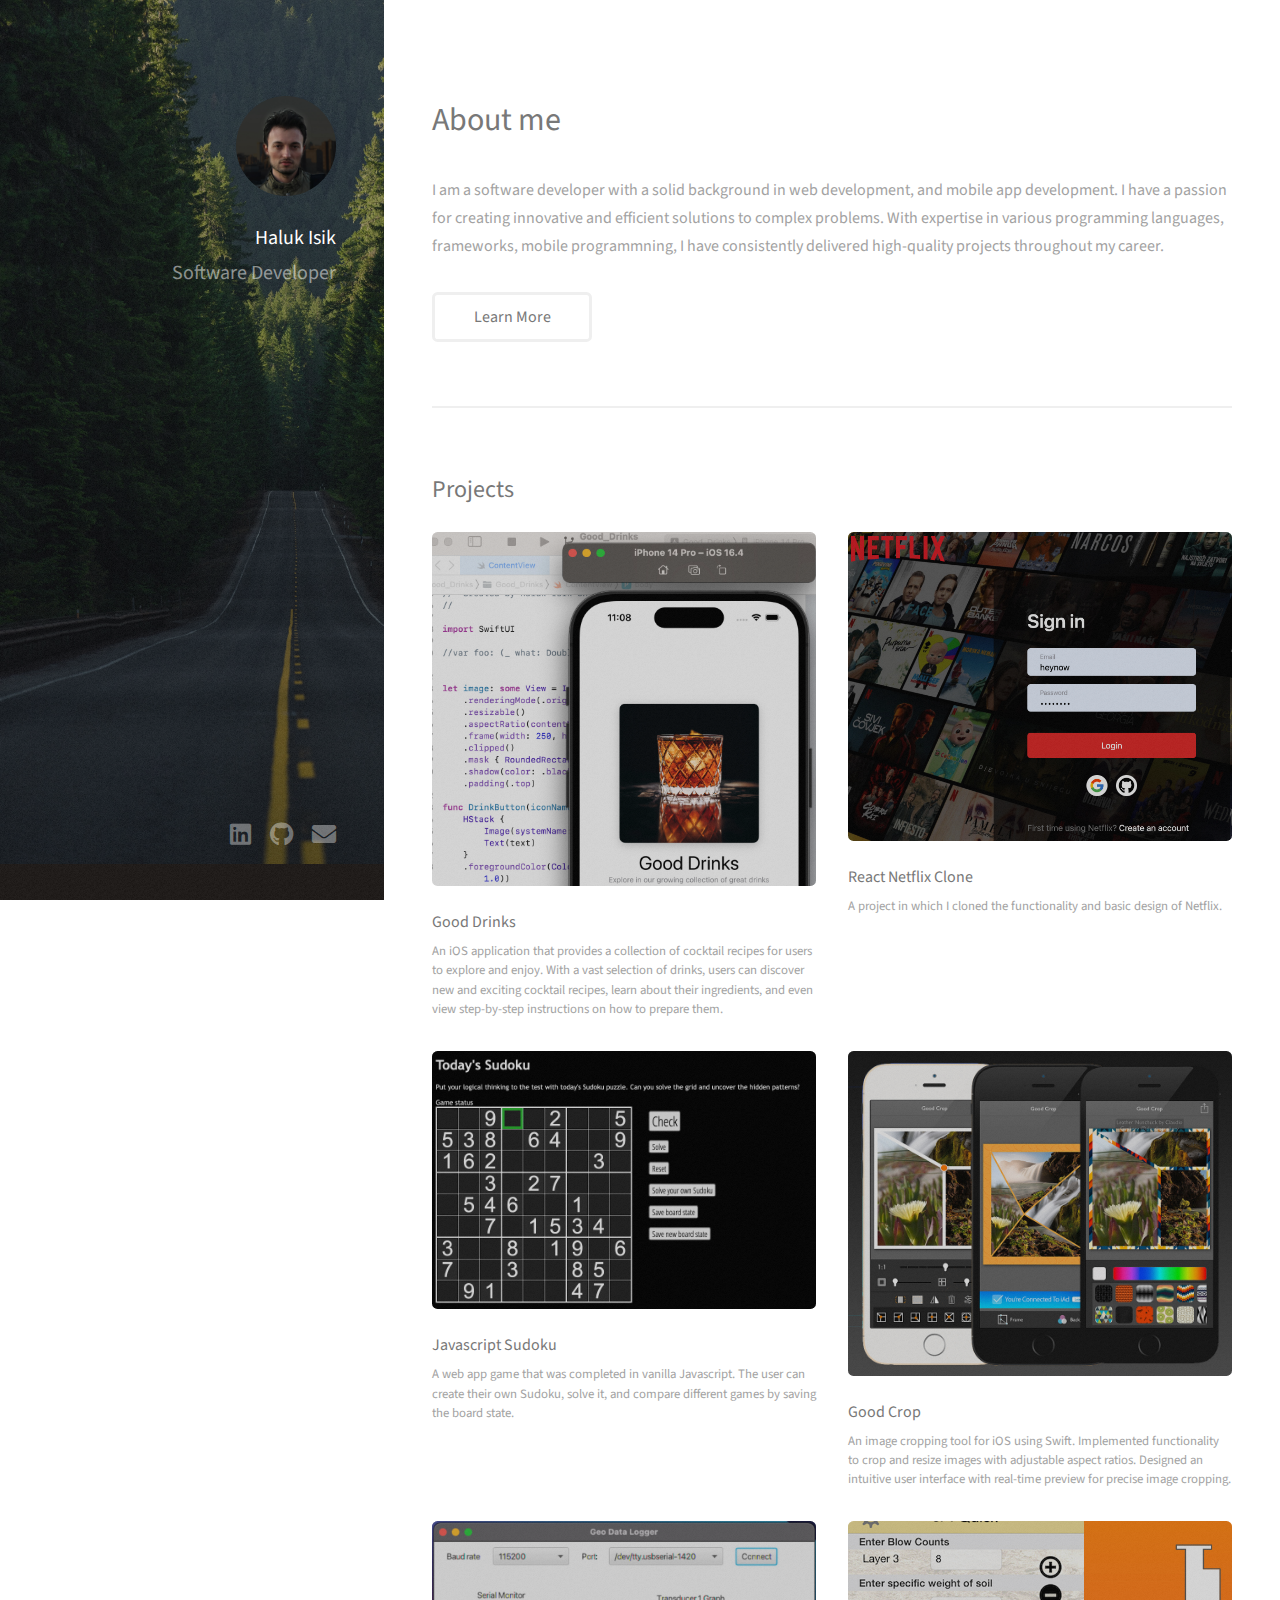
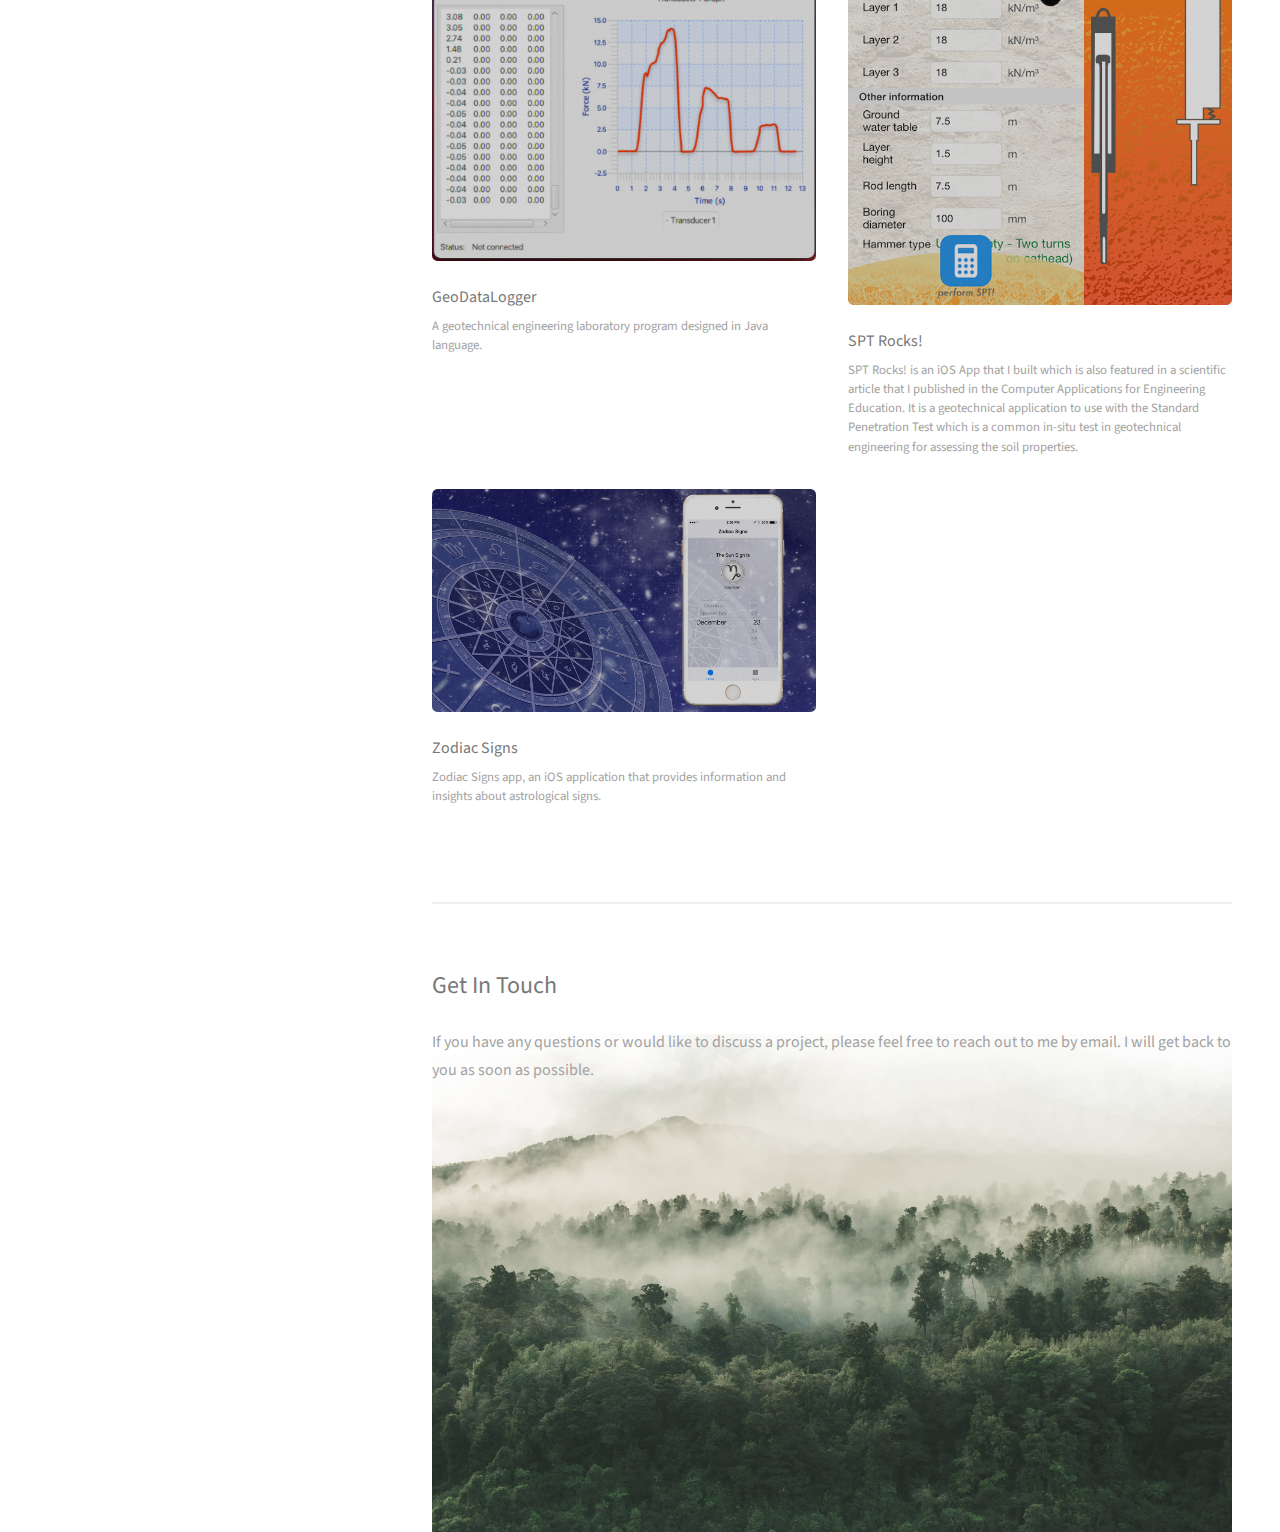
==== commit c2911391: "index.html" ====
--- a/index.html
+++ b/index.html
@@ -195,6 +195,30 @@
 								</h4>
 								<h3>GeoDataLogger</h3>
 								<p>A geotechnical engineering laboratory program designed in Java language.
+									</p>
+								
+							</article>
+							<article class="col-6 col-12-xsmall work-item">
+								<a href="images/fulls/SPTRocks.jpg" class="image fit thumb"><img src="images/thumbs/SPTRocks-thumb.jpg" alt="" /></a>
+								<h4 style="line-height: 1em; display:none; padding-right: 10px;">
+									<div class="flex-container">
+										<h2 style="text-align: left; width: 80%;">SPT Rocks!</h2>
+										<p style="width:20%;" class="right-aligned">Scroll to see more</p>
+										<p class="icon solid fa-angles-down"></p>
+									</div>
+									<p>SPT Rocks! is an iOS App that I built which is also featured in a scientific article that I published in the Computer Applications for Engineering Education. It is a geotechnical application to use with the Standard Penetration Test which is a common in-situ test in geotechnical engineering for assessing the soil properties.
+									<br />
+									<p></p>
+									<strong>Technology Used</strong><br />
+									<p>Objective-C · CorePlot</p><br />
+									<a href="https://onlinelibrary.wiley.com/doi/10.1002/cae.22002">Article in Computer Applications in Engineering Education journal</a>
+									<br />
+									<a href="https://github.com/jetsunnalgonda/SPTRocks">Code in Github repository</a>
+									<br /><br />
+									  
+								</h4>
+								<h3>SPT Rocks!</h3>
+								<p>SPT Rocks! is an iOS App that I built which is also featured in a scientific article that I published in the Computer Applications for Engineering Education. It is a geotechnical application to use with the Standard Penetration Test which is a common in-situ test in geotechnical engineering for assessing the soil properties.
 									</p>
 								
 							</article>
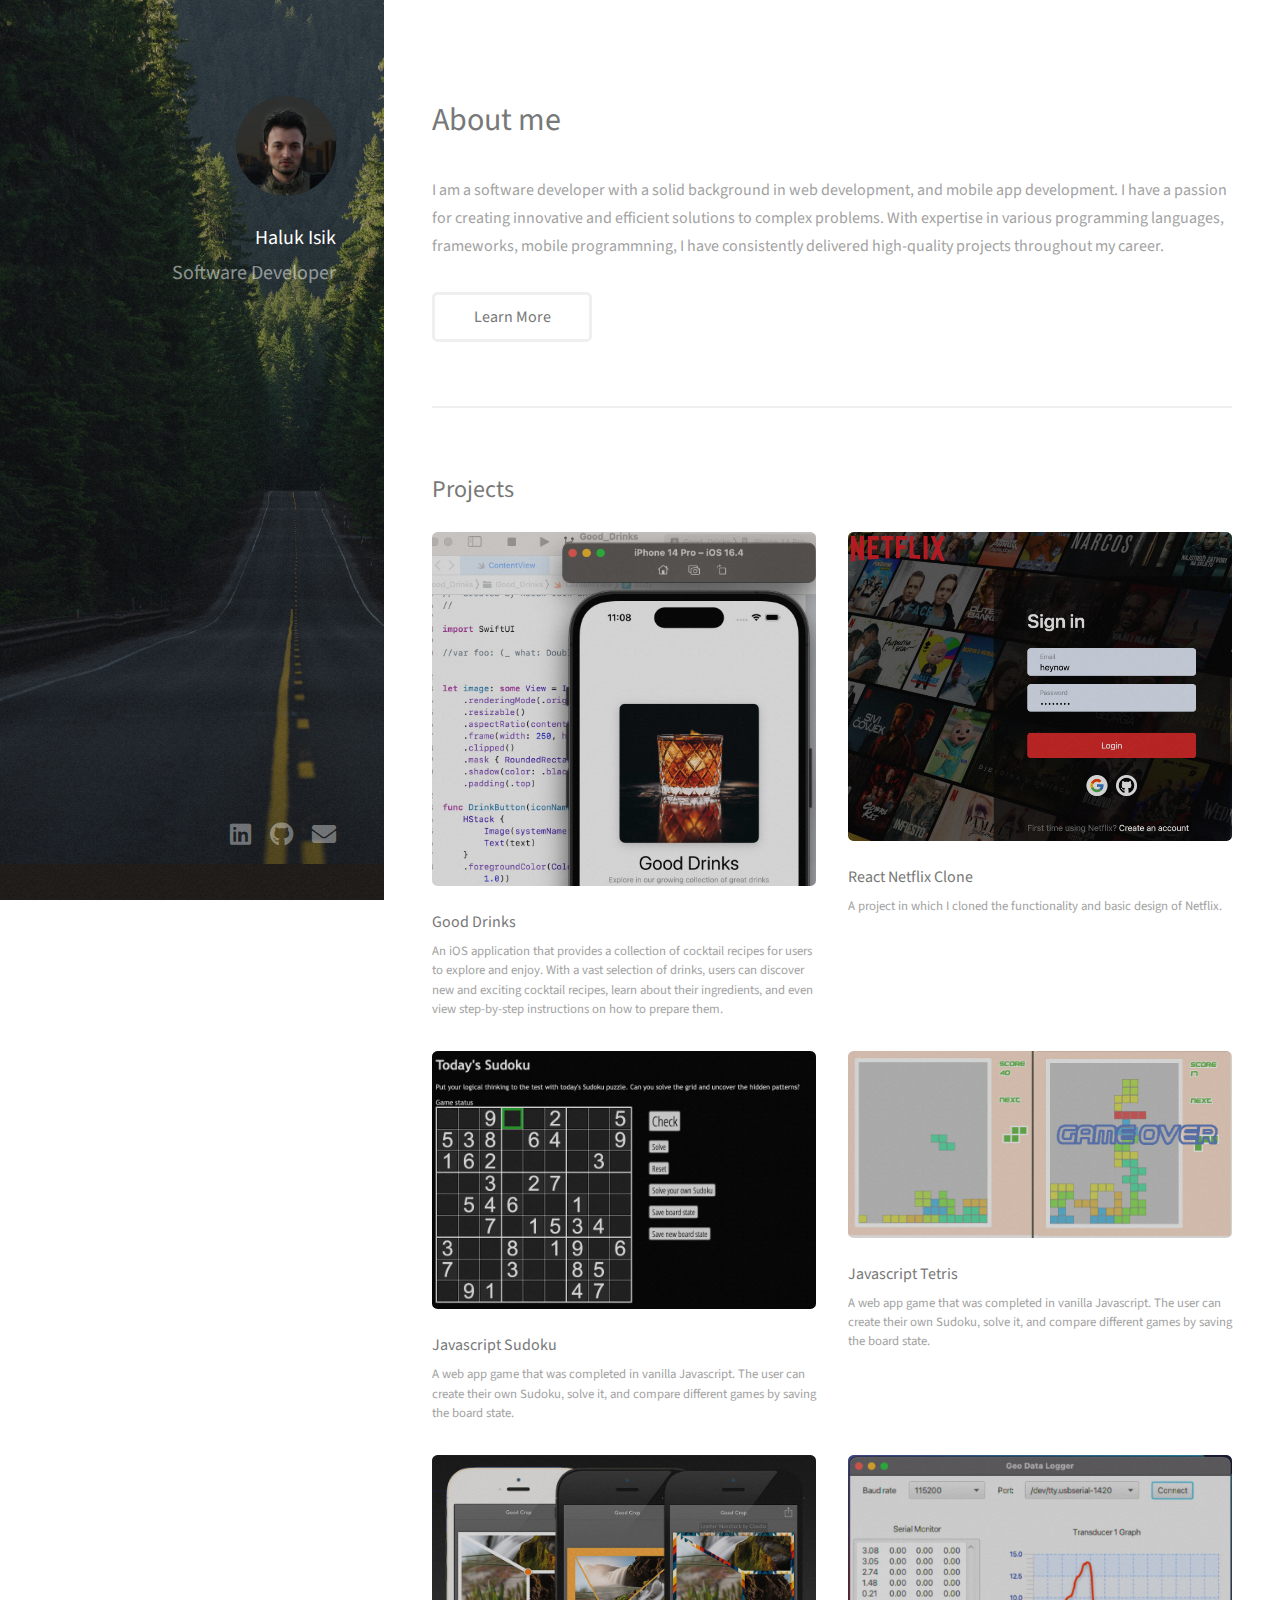
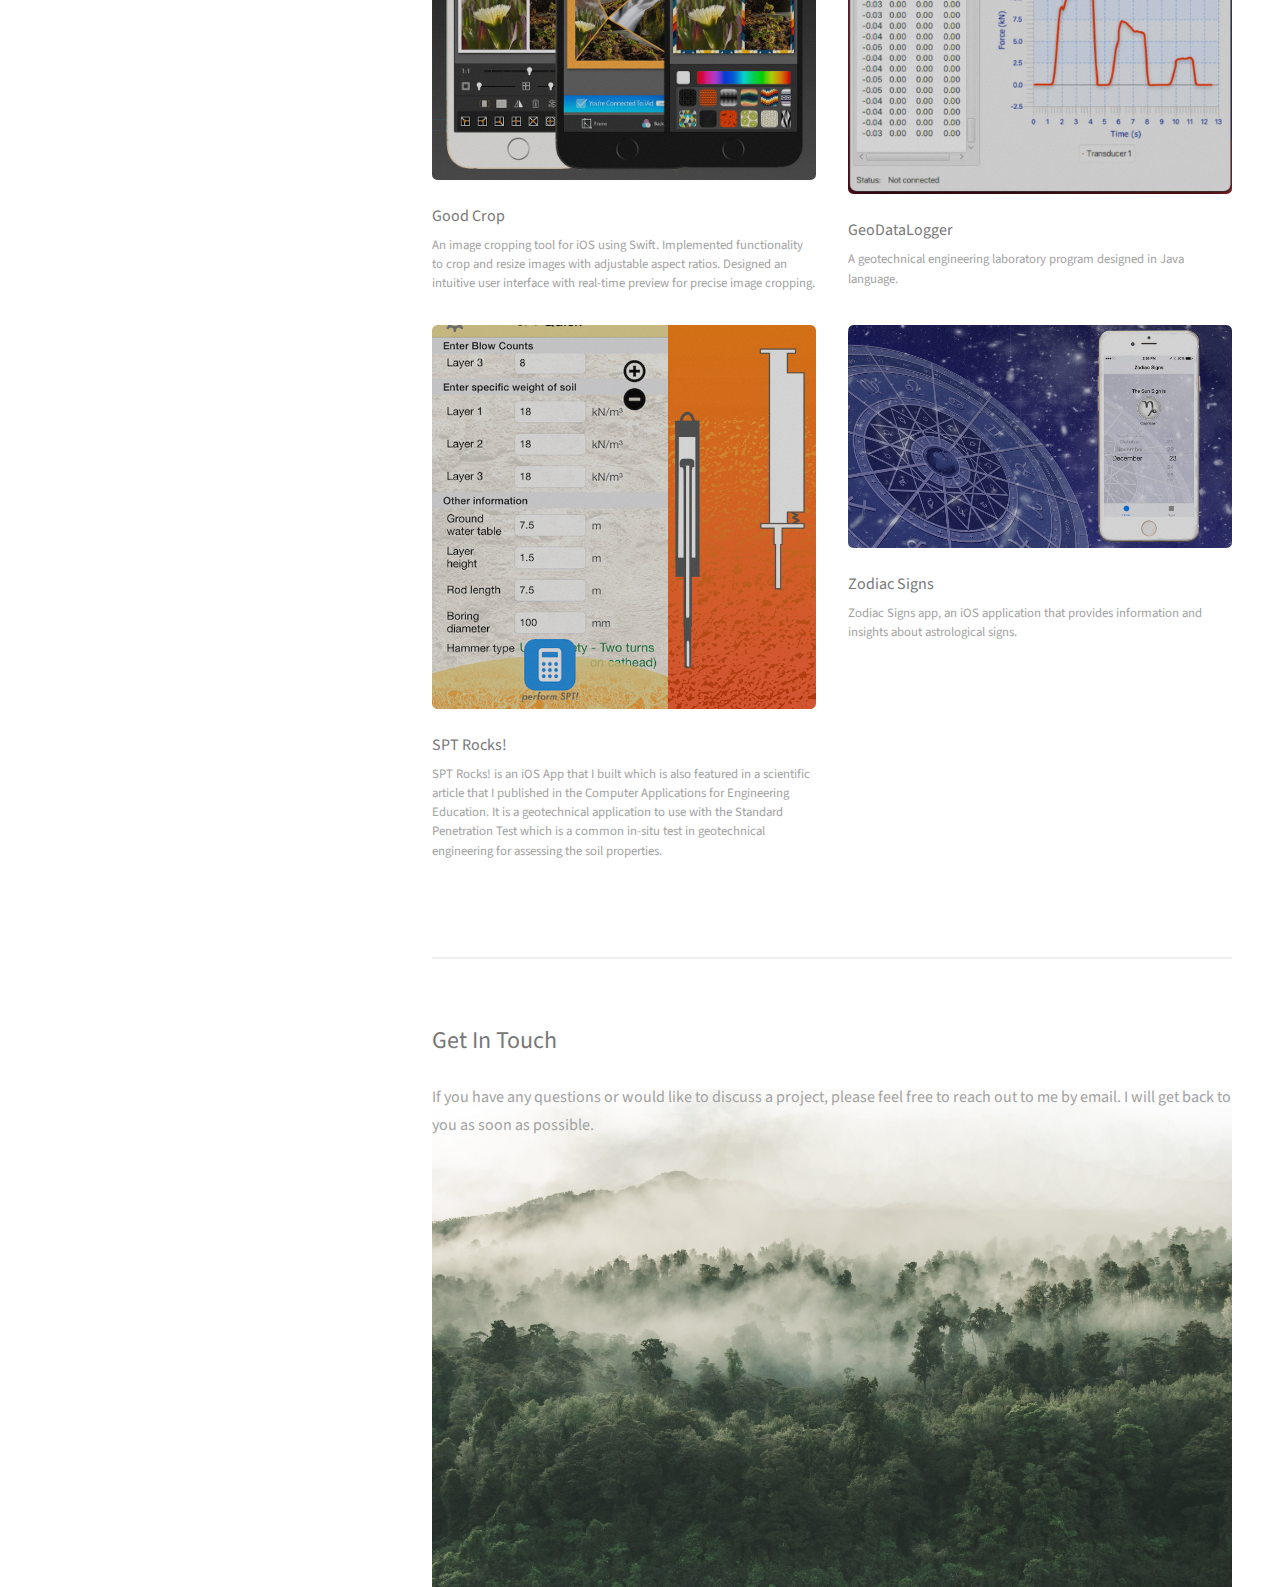
==== commit 3eb75054: "Tetris" ====
--- a/index.html
+++ b/index.html
@@ -132,7 +132,8 @@
 										- Provided different difficulty levels and an option to check for errors and solve the puzzle.</p>
 
 									<br />
-									<p>This screenshot showcases the user interface of the JavaScript Sudoku web app. Users can utilize various buttons like 'Check' to verify their progress, 'Solve' to get a solution, and 'Reset' to start over. The option to 'Solve your own Sudoku' allows users to input their custom puzzles for solving. Additionally, the 'Save board state' and 'Save new board state' buttons enable users to store and retrieve their Sudoku progress, ensuring they can continue playing at their convenience.</p>
+									<p>This screenshot showcases the user interface of the JavaSsript Sudoku web app. Users can utilize various buttons like 'Check' to verify their progress, 'Solve' to get a solution, and 'Reset' to start over. The option to 'Solve your own Sudoku' allows users to input their custom puzzles for solving. Additionally, the 'Save board state' and 'Save new board state' buttons enable users to store and retrieve their Sudoku progress, ensuring they can continue playing at their convenience.</p>
+									<p><a href="projects/javascript-sudoku/" class="button">Play Sudoku!</a></p>
 									<strong>Technology Used</strong><br />
 									<p>JavaScript</p><br />
 									<a href="https://github.com/jetsunnalgonda/javascript-sudoku">Code in Github repository</a>
@@ -140,6 +141,27 @@
 									  
 								</h4>
 								<h3>Javascript Sudoku</h3>
+								<p>A web app game that was completed in vanilla Javascript. The user can create their own Sudoku, solve it, and compare different games by saving the board state. </p>
+								
+							</article>
+							<article class="col-6 col-12-xsmall work-item">
+								<a href="images/fulls/Tetris.jpg" class="image fit thumb"><img src="images/fulls/Tetris.jpg" alt="" /></a>
+								<h4 style="line-height: 1em; display:none; padding-right: 10px;">
+									<div class="flex-container">
+										<h2 style="text-align: left; width: 80%;">Javascript Tetris</h2>
+										<p style="width:20%;" class="right-aligned">Scroll to see more</p>
+										<p class="icon solid fa-angles-down"></p>
+									</div>
+									<p>A Tetris game build using Javascript and the p5.js library.</p>
+									
+									<p><a href="projects/Tetris/" class="button">Play Tetris!</a></p>
+									<strong>Technology Used</strong><br />
+									<p>JavaScript · p5.js</p><br />
+									<a href="https://github.com/jetsunnalgonda/Tetris">Code in Github repository</a>
+									<br /><br />
+									  
+								</h4>
+								<h3>Javascript Tetris</h3>
 								<p>A web app game that was completed in vanilla Javascript. The user can create their own Sudoku, solve it, and compare different games by saving the board state. </p>
 								
 							</article>
@@ -243,7 +265,7 @@
 									<p></p>
 									
 									<strong>Technologies Used</strong><br />
-									<p>Arduino · Java</p><br />
+									<p>Swift</p><br />
 									<a href="https://github.com/jetsunnalgonda/Zodiac-Signs">Code in Github repository</a>
 									<br /><br />
 									  
